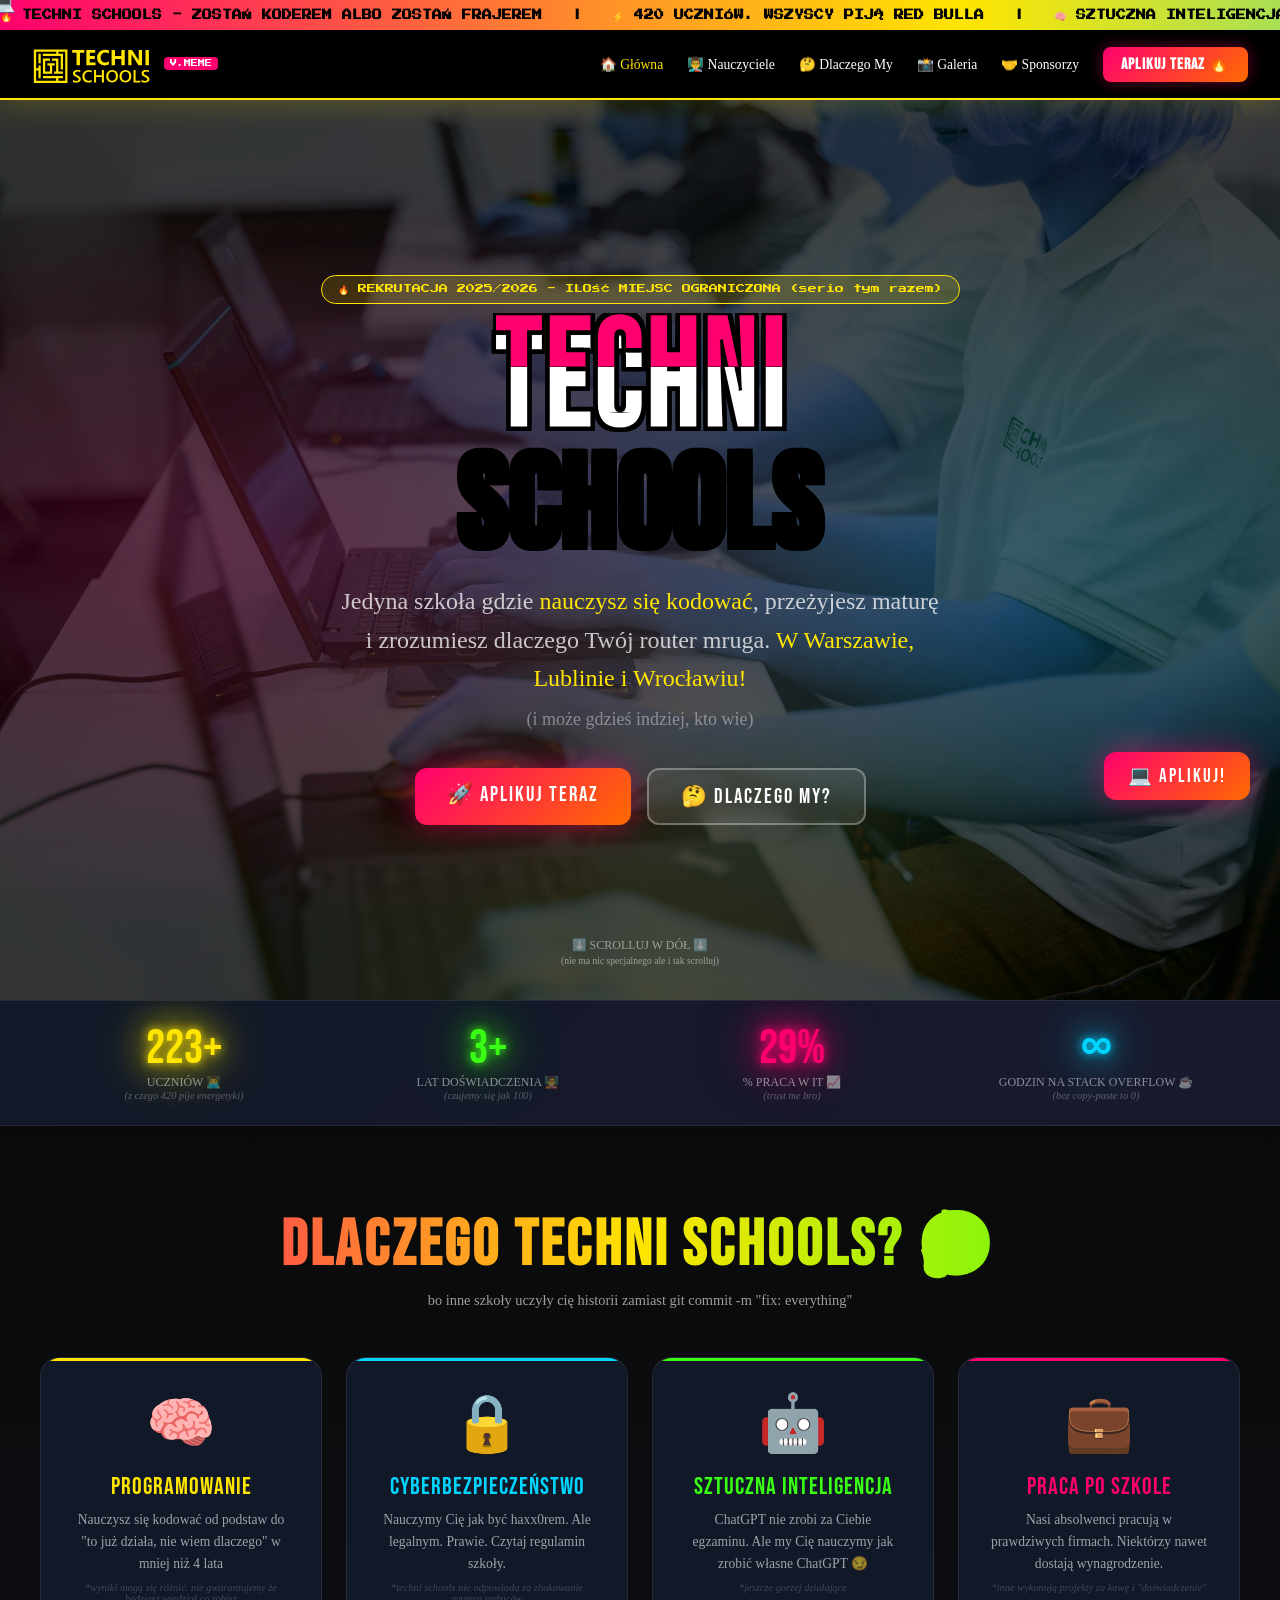
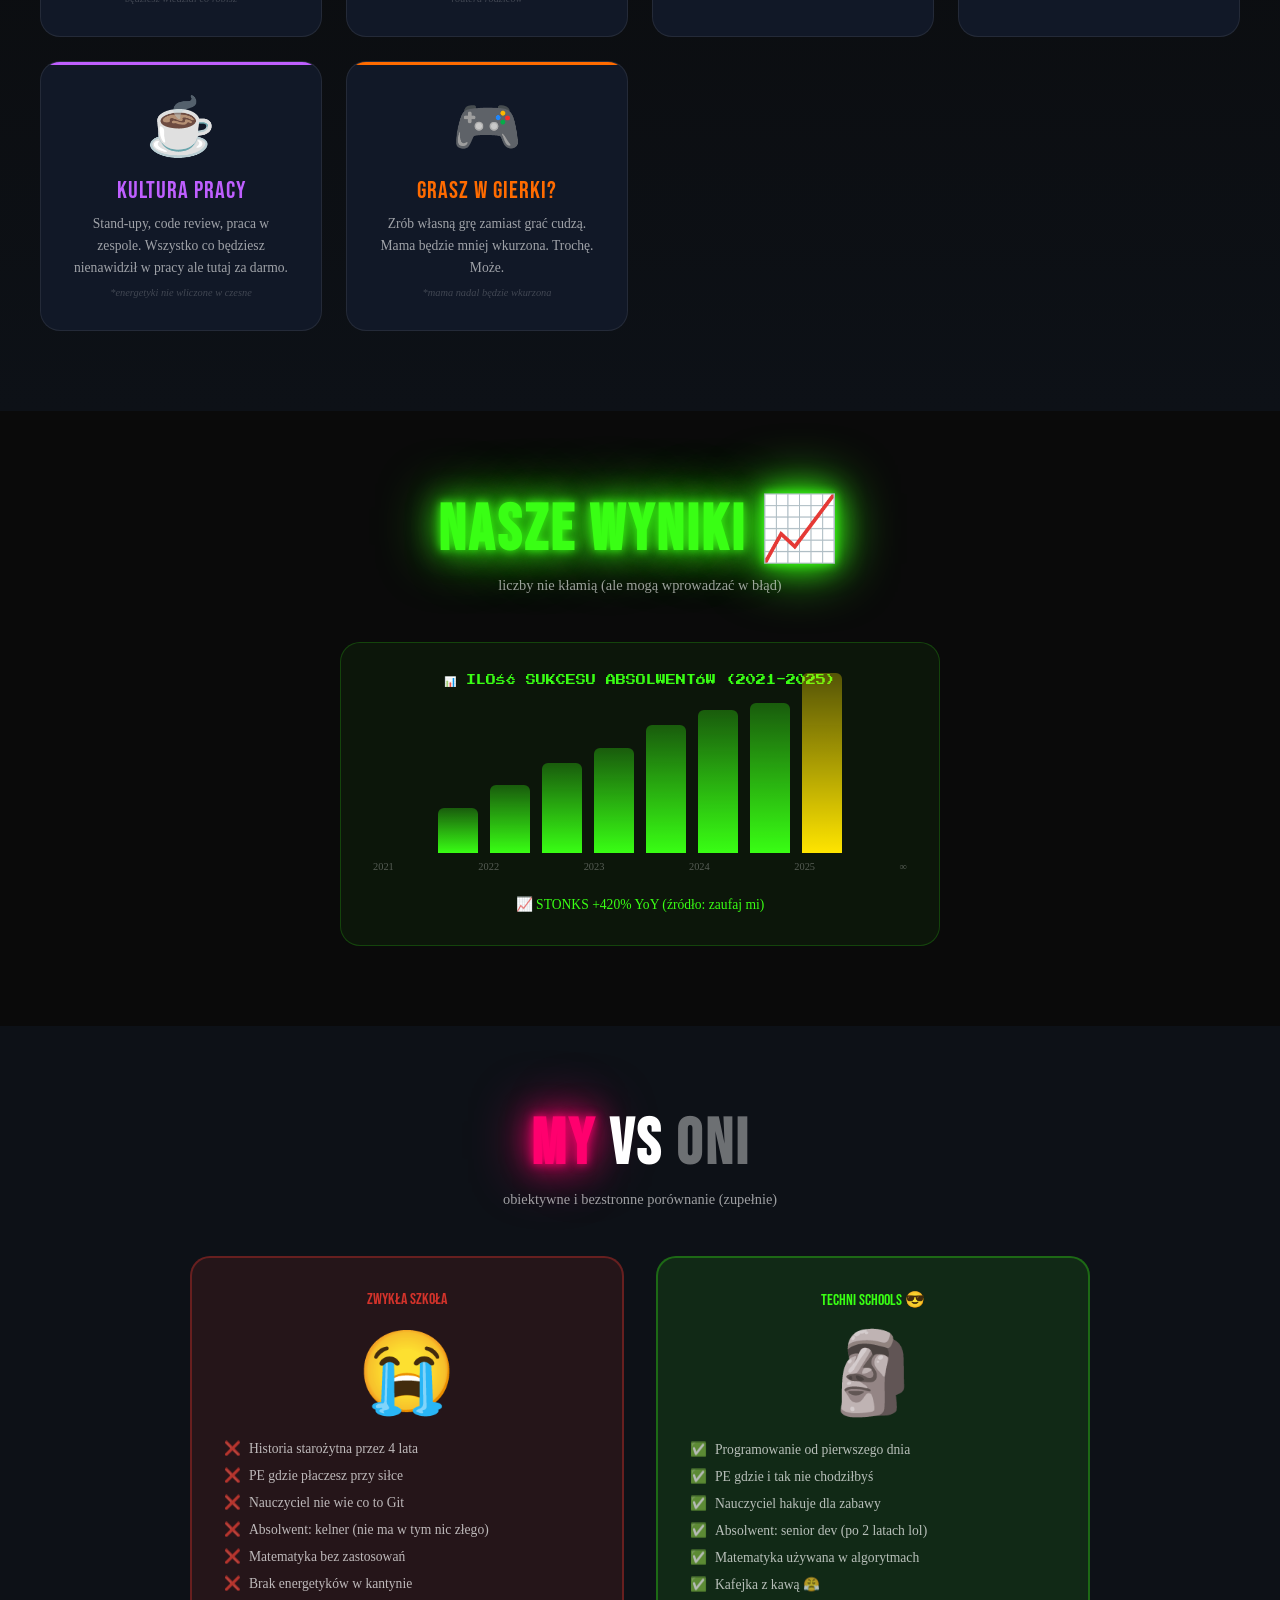
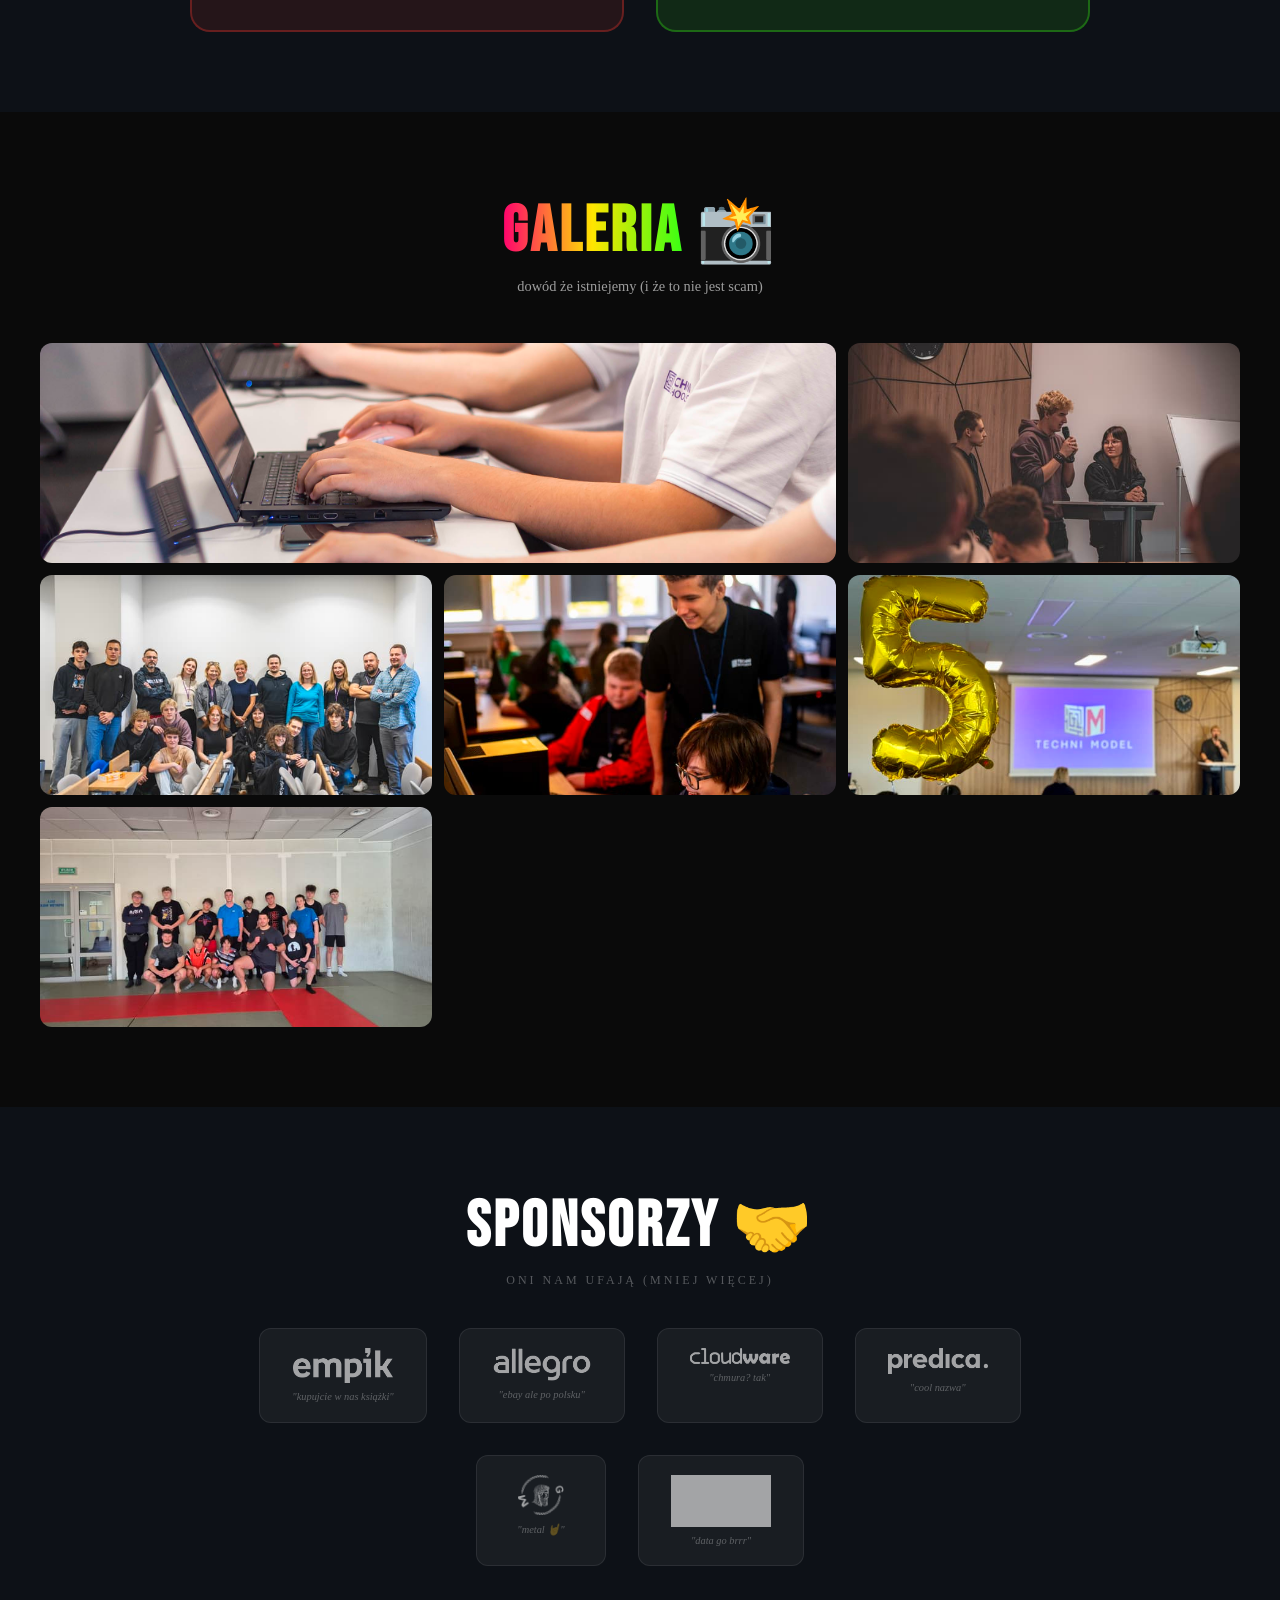
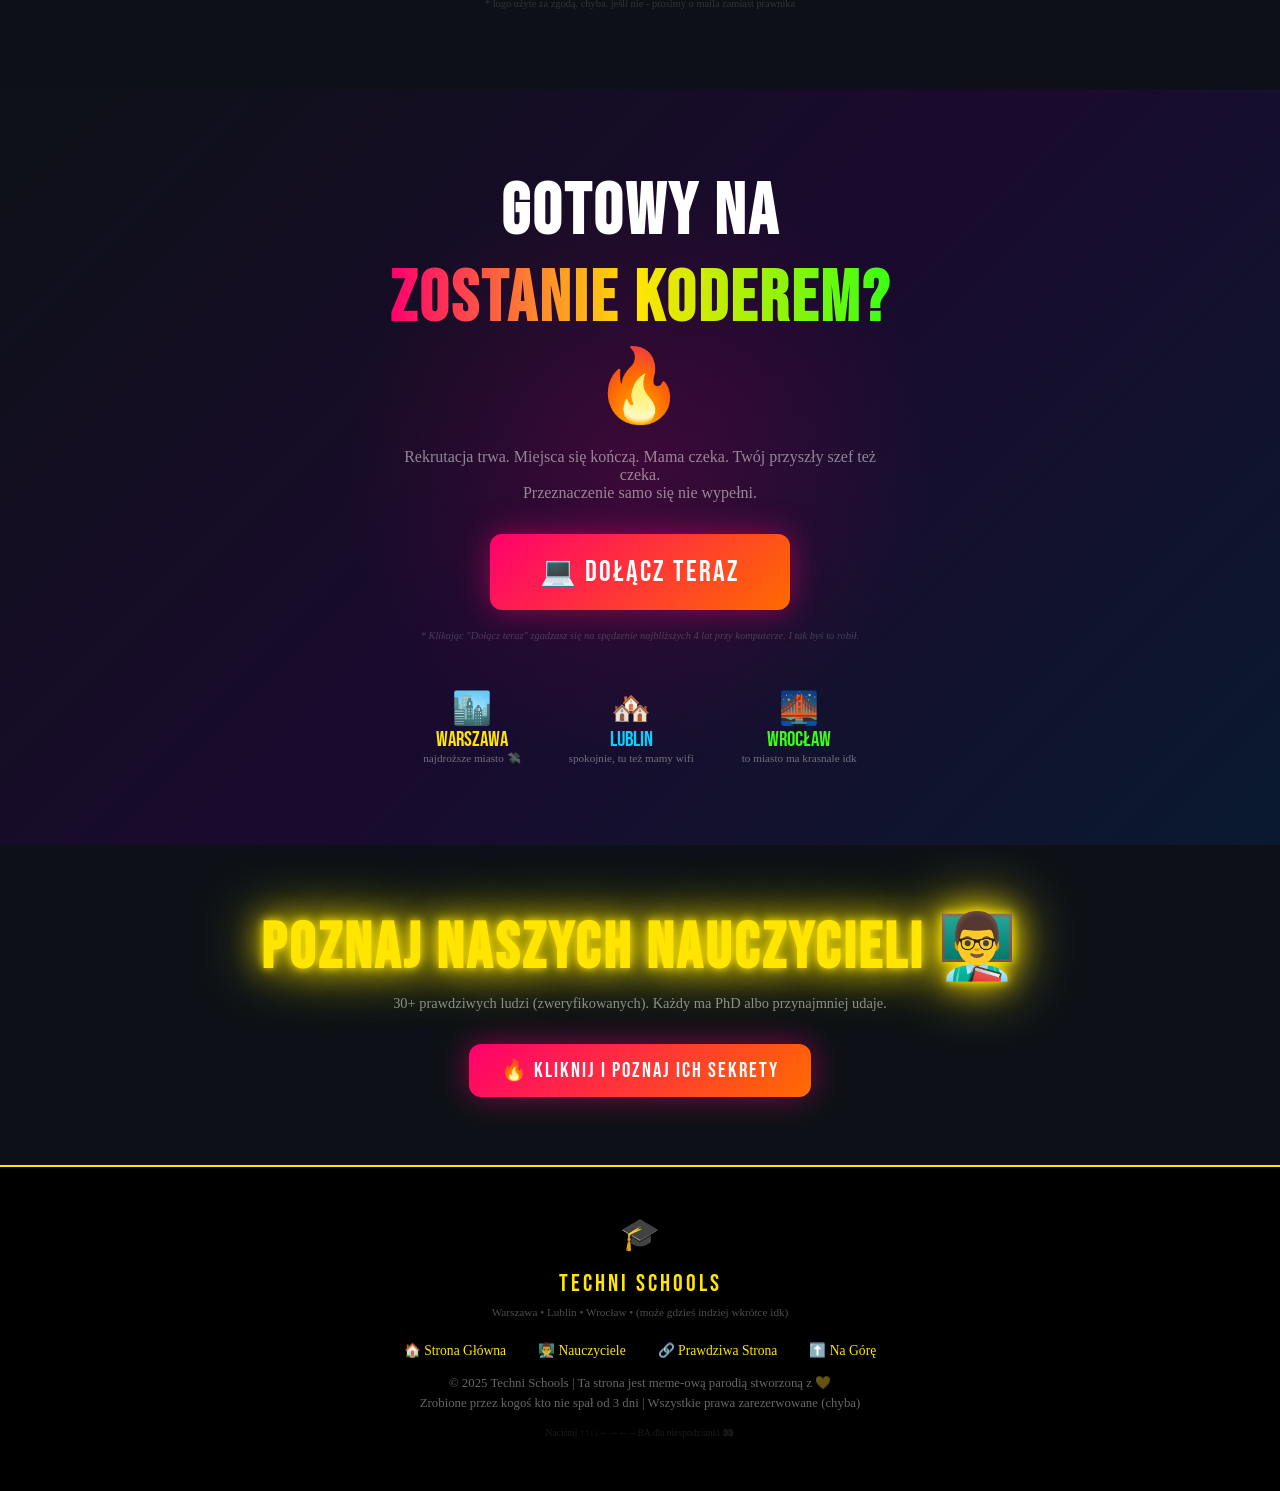
==== index.html @ c44e8200 "first commit" ====
<!DOCTYPE html>
<html lang="pl">
<head>
  <meta charset="UTF-8">
  <meta name="viewport" content="width=device-width, initial-scale=1.0">
  <title>Techni Schools 🔥 | Zostań Koderem (albo nie, idc)</title>
  <meta name="description" content="Techni Schools - jedyne technikum gdzie nauczyciele też się boją matury. Aplikuj teraz. Błagamy.">
  <link rel="stylesheet" href="meme.css">
  <style>
    /* ========== HERO ========== */
    .hero {
      min-height: 100vh;
      position: relative;
      display: flex;
      align-items: center;
      justify-content: center;
      overflow: hidden;
      padding: 0;
    }
    .hero-bg {
      position: absolute;
      inset: 0;
      background-image: url('./Technikum Programistyczne Warszawa Lublin Wrocław_files/Kopia-TechniSchools-146_uid_643e4b61487a2.jpg');
      background-size: cover;
      background-position: center;
      filter: brightness(0.25) saturate(1.5) hue-rotate(200deg);
      animation: heroBgPulse 8s ease-in-out infinite;
    }
    @keyframes heroBgPulse {
      0%, 100% { filter: brightness(0.25) saturate(1.5) hue-rotate(200deg); }
      50% { filter: brightness(0.3) saturate(2) hue-rotate(220deg); }
    }
    .hero-overlay {
      position: absolute;
      inset: 0;
      background: 
        radial-gradient(ellipse at 20% 50%, rgba(255,0,110,0.2) 0%, transparent 60%),
        radial-gradient(ellipse at 80% 50%, rgba(0,212,255,0.2) 0%, transparent 60%),
        radial-gradient(ellipse at 50% 100%, rgba(255,229,0,0.1) 0%, transparent 50%);
    }
    .hero-content {
      position: relative;
      z-index: 2;
      text-align: center;
      padding: 2rem;
      max-width: 1000px;
    }
    .hero-badge {
      display: inline-block;
      background: rgba(255,229,0,0.15);
      border: 1px solid var(--yellow);
      color: var(--yellow);
      font-family: 'Press Start 2P', cursive;
      font-size: 9px;
      padding: 8px 16px;
      border-radius: 100px;
      margin-bottom: 1.5rem;
      animation: badgeGlow 2s ease-in-out infinite;
    }
    @keyframes badgeGlow {
      0%, 100% { box-shadow: 0 0 10px rgba(255,229,0,0.3); }
      50% { box-shadow: 0 0 30px rgba(255,229,0,0.7); }
    }
    .hero-title {
      font-size: clamp(3.5rem, 12vw, 8rem);
      line-height: 0.9;
      margin-bottom: 1rem;
    }
    .hero-subtitle {
      font-size: clamp(1rem, 2.5vw, 1.5rem);
      color: rgba(255,255,255,0.75);
      max-width: 600px;
      margin: 0 auto 2rem;
      line-height: 1.6;
    }
    .hero-subtitle em {
      color: var(--yellow);
      font-style: normal;
    }
    .hero-buttons {
      display: flex;
      gap: 1rem;
      justify-content: center;
      flex-wrap: wrap;
    }
    .btn-meme {
      display: inline-block;
      padding: 14px 32px;
      border-radius: 12px;
      font-family: 'Bebas Neue', Impact, cursive;
      font-size: 1.3rem;
      letter-spacing: 2px;
      text-decoration: none;
      cursor: pointer;
      border: none;
      transition: all 0.3s;
      position: relative;
      overflow: hidden;
    }
    .btn-primary {
      background: linear-gradient(135deg, var(--pink), var(--orange));
      color: white;
      box-shadow: 0 0 30px rgba(255,0,110,0.5);
    }
    .btn-primary:hover {
      box-shadow: 0 0 60px rgba(255,0,110,0.8);
      transform: translateY(-3px) scale(1.05);
    }
    .btn-secondary {
      background: rgba(255,255,255,0.1);
      color: white;
      border: 2px solid rgba(255,255,255,0.3);
      backdrop-filter: blur(10px);
    }
    .btn-secondary:hover {
      background: rgba(255,255,255,0.2);
      border-color: var(--yellow);
      transform: translateY(-3px);
    }
    .hero-scroll-hint {
      position: absolute;
      bottom: 2rem;
      left: 50%;
      transform: translateX(-50%);
      z-index: 2;
      color: rgba(255,255,255,0.5);
      font-size: 0.75rem;
      text-align: center;
      animation: scrollHint 2s ease-in-out infinite;
    }
    @keyframes scrollHint {
      0%, 100% { transform: translateX(-50%) translateY(0); opacity: 0.5; }
      50% { transform: translateX(-50%) translateY(8px); opacity: 1; }
    }

    /* ========== LIVE STATS BAR ========== */
    .stats-bar {
      background: linear-gradient(135deg, #111827, #1a1a2e);
      border-top: 1px solid var(--border);
      border-bottom: 1px solid var(--border);
      padding: 1.5rem 2rem;
    }
    .stats-bar-inner {
      max-width: 1200px;
      margin: 0 auto;
      display: grid;
      grid-template-columns: repeat(4, 1fr);
      gap: 1rem;
      text-align: center;
    }
    .stat-item {}
    .stat-number {
      font-family: 'Bebas Neue', Impact, cursive;
      font-size: 3rem;
      line-height: 1;
      display: block;
    }
    .stat-label {
      font-size: 0.75rem;
      color: rgba(255,255,255,0.5);
      display: block;
      margin-top: 2px;
    }
    .stat-sub {
      font-size: 0.65rem;
      color: rgba(255,255,255,0.3);
      display: block;
      font-style: italic;
    }
    @media (max-width: 600px) {
      .stats-bar-inner { grid-template-columns: repeat(2, 1fr); }
    }

    /* ========== WHY US ========== */
    .why-us { background: linear-gradient(180deg, var(--dark) 0%, #0d1117 100%); }
    .why-grid {
      display: grid;
      grid-template-columns: repeat(auto-fit, minmax(260px, 1fr));
      gap: 1.5rem;
      max-width: 1200px;
      margin: 0 auto;
    }
    .why-card {
      background: var(--card);
      border: 1px solid var(--border);
      border-radius: 20px;
      padding: 2rem;
      text-align: center;
      position: relative;
      overflow: hidden;
      transition: all 0.4s;
    }
    .why-card::before {
      content: '';
      position: absolute;
      top: 0; left: 0; right: 0;
      height: 3px;
      background: var(--card-accent, var(--yellow));
    }
    .why-card:hover {
      transform: translateY(-10px) rotate(-1deg);
      border-color: var(--card-accent, var(--yellow));
      box-shadow: 0 20px 60px rgba(0,0,0,0.5);
    }
    .why-icon {
      font-size: 3.5rem;
      display: block;
      margin-bottom: 1rem;
      animation: iconFloat 3s ease-in-out infinite;
    }
    @keyframes iconFloat {
      0%, 100% { transform: translateY(0) rotate(0deg); }
      50% { transform: translateY(-8px) rotate(5deg); }
    }
    .why-title {
      font-family: 'Bebas Neue', Impact, cursive;
      font-size: 1.5rem;
      letter-spacing: 1px;
      margin-bottom: 0.5rem;
      color: var(--card-accent, var(--yellow));
    }
    .why-desc {
      font-size: 0.85rem;
      color: rgba(255,255,255,0.6);
      line-height: 1.6;
    }
    .why-fine-print {
      font-size: 0.65rem;
      color: rgba(255,255,255,0.2);
      margin-top: 0.5rem;
      font-style: italic;
    }

    /* ========== COMPARISON SECTION ========== */
    .comparison { background: #0d1117; }
    .comparison-grid {
      display: grid;
      grid-template-columns: 1fr 1fr;
      gap: 2rem;
      max-width: 900px;
      margin: 0 auto;
    }
    @media (max-width: 600px) { .comparison-grid { grid-template-columns: 1fr; } }
    .comp-card {
      border-radius: 20px;
      padding: 2rem;
      text-align: center;
    }
    .comp-card.bad {
      background: rgba(255,59,48,0.1);
      border: 2px solid rgba(255,59,48,0.3);
    }
    .comp-card.good {
      background: rgba(57,255,20,0.1);
      border: 2px solid rgba(57,255,20,0.3);
      animation: goodCardPulse 2s ease-in-out infinite;
    }
    @keyframes goodCardPulse {
      0%, 100% { box-shadow: 0 0 20px rgba(57,255,20,0.2); }
      50% { box-shadow: 0 0 50px rgba(57,255,20,0.4); }
    }
    .comp-face {
      font-size: 5rem;
      display: block;
      margin: 1rem 0;
    }
    .comp-label {
      font-family: 'Bebas Neue', cursive;
      font-size: 1.8rem;
      letter-spacing: 2px;
    }
    .comp-list {
      list-style: none;
      margin-top: 1rem;
      text-align: left;
      font-size: 0.85rem;
    }
    .comp-list li {
      padding: 5px 0;
      color: rgba(255,255,255,0.7);
    }
    .comp-list li::before { margin-right: 8px; }
    .bad .comp-list li::before { content: '❌'; }
    .good .comp-list li::before { content: '✅'; }

    /* ========== GALLERY ========== */
    .gallery-section { background: var(--dark); }
    .gallery-grid {
      display: grid;
      grid-template-columns: repeat(3, 1fr);
      grid-auto-rows: 220px;
      gap: 12px;
      max-width: 1200px;
      margin: 0 auto;
    }
    @media (max-width: 768px) {
      .gallery-grid { grid-template-columns: repeat(2, 1fr); grid-auto-rows: 160px; }
    }
    .gallery-item {
      position: relative;
      border-radius: 12px;
      overflow: hidden;
      cursor: pointer;
    }
    .gallery-item:nth-child(1) { grid-column: span 2; }
    .gallery-item img {
      width: 100%;
      height: 100%;
      object-fit: cover;
      transition: all 0.5s;
      filter: saturate(1.2);
    }
    .gallery-item:hover img {
      transform: scale(1.1);
      filter: saturate(2) brightness(1.1);
    }
    .gallery-item-overlay {
      position: absolute;
      inset: 0;
      background: linear-gradient(to top, rgba(0,0,0,0.85) 0%, transparent 60%);
      display: flex;
      align-items: flex-end;
      padding: 1rem;
      opacity: 0;
      transition: opacity 0.3s;
    }
    .gallery-item:hover .gallery-item-overlay { opacity: 1; }
    .gallery-caption {
      font-family: 'Bebas Neue', cursive;
      font-size: 1.2rem;
      color: var(--yellow);
      letter-spacing: 1px;
    }
    .gallery-caption small {
      display: block;
      font-family: 'Comic Sans MS', cursive;
      font-size: 0.7rem;
      color: rgba(255,255,255,0.7);
      letter-spacing: normal;
    }

    /* ========== PARTNERS ========== */
    .partners-section { background: #0d1117; }
    .partners-label {
      text-align: center;
      color: rgba(255,255,255,0.3);
      font-size: 0.75rem;
      text-transform: uppercase;
      letter-spacing: 3px;
      margin-bottom: 2.5rem;
    }
    .partners-grid {
      display: flex;
      flex-wrap: wrap;
      justify-content: center;
      gap: 2rem;
      max-width: 900px;
      margin: 0 auto;
    }
    .partner-item {
      background: rgba(255,255,255,0.05);
      border: 1px solid var(--border);
      border-radius: 12px;
      padding: 1.2rem 2rem;
      display: flex;
      flex-direction: column;
      align-items: center;
      gap: 8px;
      transition: all 0.3s;
      min-width: 130px;
    }
    .partner-item:hover {
      background: rgba(255,229,0,0.08);
      border-color: var(--yellow);
      transform: translateY(-5px) rotate(-2deg);
    }
    .partner-item img {
      max-width: 100px;
      max-height: 40px;
      object-fit: contain;
      filter: brightness(0) invert(1);
      opacity: 0.6;
      transition: opacity 0.3s;
    }
    .partner-item:hover img { opacity: 1; }
    .partner-meme-tag {
      font-size: 0.65rem;
      color: rgba(255,255,255,0.3);
      font-style: italic;
      text-align: center;
    }

    /* ========== CTA SECTION ========== */
    .cta-section {
      background: linear-gradient(135deg, #0d1117 0%, #1a0a2e 50%, #0a1a2e 100%);
      text-align: center;
      position: relative;
      overflow: hidden;
    }
    .cta-section::before {
      content: '';
      position: absolute;
      top: 50%; left: 50%;
      transform: translate(-50%, -50%);
      width: 600px; height: 600px;
      background: radial-gradient(circle, rgba(255,0,110,0.15) 0%, transparent 70%);
      pointer-events: none;
    }
    .cta-title {
      font-size: clamp(2rem, 6vw, 4.5rem);
      position: relative;
    }
    .cta-sub {
      font-size: 1rem;
      color: rgba(255,255,255,0.5);
      margin: 1rem 0 2rem;
      max-width: 500px;
      margin-left: auto;
      margin-right: auto;
    }
    .cta-fine {
      font-size: 0.65rem;
      color: rgba(255,255,255,0.2);
      margin-top: 1rem;
      font-style: italic;
    }
    .btn-escape {
      position: fixed;
      bottom: 100px;
      right: 30px;
      z-index: 5000;
      background: linear-gradient(135deg, var(--pink), var(--orange));
      color: white;
      padding: 12px 24px;
      border-radius: 12px;
      font-family: 'Bebas Neue', cursive;
      font-size: 1.2rem;
      letter-spacing: 2px;
      cursor: pointer;
      border: none;
      box-shadow: 0 0 30px rgba(255,0,110,0.5);
      transition: all 0.1s;
      text-decoration: none;
      display: block;
    }

    /* ========== STONKS SECTION ========== */
    .stonks-section {
      background: var(--dark);
      text-align: center;
    }
    .stonks-img {
      font-size: 5rem;
      display: block;
      margin-bottom: 1rem;
    }
    .stonks-chart {
      max-width: 600px;
      margin: 0 auto;
      padding: 2rem;
      background: rgba(57,255,20,0.05);
      border: 1px solid rgba(57,255,20,0.2);
      border-radius: 20px;
    }
    .chart-bars {
      display: flex;
      align-items: flex-end;
      gap: 12px;
      height: 150px;
      justify-content: center;
    }
    .chart-bar {
      background: linear-gradient(to top, var(--green), rgba(57,255,20,0.3));
      border-radius: 6px 6px 0 0;
      width: 40px;
      animation: barGrow 1s ease-out forwards;
      transform-origin: bottom;
    }
    @keyframes barGrow {
      from { transform: scaleY(0); }
      to { transform: scaleY(1); }
    }
    .chart-bar:nth-child(1) { height: 30%; animation-delay: 0.1s; }
    .chart-bar:nth-child(2) { height: 45%; animation-delay: 0.2s; }
    .chart-bar:nth-child(3) { height: 60%; animation-delay: 0.3s; }
    .chart-bar:nth-child(4) { height: 70%; animation-delay: 0.4s; }
    .chart-bar:nth-child(5) { height: 85%; animation-delay: 0.5s; }
    .chart-bar:nth-child(6) { height: 95%; animation-delay: 0.6s; }
    .chart-bar:nth-child(7) { height: 100%; animation-delay: 0.7s; }
    .chart-bar.going-up {
      background: linear-gradient(to top, var(--yellow), rgba(255,229,0,0.3));
      animation-delay: 0.8s;
      height: 120%;
    }
  </style>
</head>
<body>

<!-- CUSTOM CURSOR -->
<div class="custom-cursor" id="cursor">💻</div>

<!-- MEME TICKER -->
<div class="ticker-wrap" role="marquee" aria-label="Live updates">
  <div class="ticker-content">
    🔥 TECHNI SCHOOLS - ZOSTAŃ KODEREM ALBO ZOSTAŃ FRAJEREM &nbsp;&nbsp;|&nbsp;&nbsp;
    ⚡ 420 UCZNIÓW. WSZYSCY PIJĄ RED BULLA &nbsp;&nbsp;|&nbsp;&nbsp;
    🧠 SZTUCZNA INTELIGENCJA UCZY SIĘ OD NASZYCH UCZNIÓW &nbsp;&nbsp;|&nbsp;&nbsp;
    💀 MATEMATYKA: PRZEŻYJESZ (MOŻE) &nbsp;&nbsp;|&nbsp;&nbsp;
    🚀 PRACA W IT PO SZKOLE. TRUST ME BRO &nbsp;&nbsp;|&nbsp;&nbsp;
    😤 WARSZAWA • LUBLIN • WROCŁAW &nbsp;&nbsp;|&nbsp;&nbsp;
    🎮 GRY TO BADANIE RYNKU. MAMA JUŻ NIE MOŻE NARZEKAĆ &nbsp;&nbsp;|&nbsp;&nbsp;
    💻 PRINT("HELLO WORLD") ZMIENIŁ MOJE ŻYCIE &nbsp;&nbsp;|&nbsp;&nbsp;
    🔒 CYBERBEZPIECZEŃSTWO: ZAMKNIJ TEN INCOGNITO &nbsp;&nbsp;|&nbsp;&nbsp;
    📚 REKRUTACJA TRWA. BŁAGAMY. &nbsp;&nbsp;|&nbsp;&nbsp;
    🔥 TECHNI SCHOOLS - ZOSTAŃ KODEREM ALBO ZOSTAŃ FRAJEREM &nbsp;&nbsp;|&nbsp;&nbsp;
    ⚡ 420 UCZNIÓW. WSZYSCY PIJĄ RED BULLA &nbsp;&nbsp;|&nbsp;&nbsp;
    🧠 SZTUCZNA INTELIGENCJA UCZY SIĘ OD NASZYCH UCZNIÓW &nbsp;&nbsp;|&nbsp;&nbsp;
    💀 MATEMATYKA: PRZEŻYJESZ (MOŻE) &nbsp;&nbsp;|&nbsp;&nbsp;
    🚀 PRACA W IT PO SZKOLE. TRUST ME BRO &nbsp;&nbsp;|&nbsp;&nbsp;
  </div>
</div>

<!-- NAVBAR -->
<nav class="meme-nav">
  <a href="index.html" class="nav-logo" aria-label="Strona główna">
    <svg data-name="ts_logo" xmlns="http://www.w3.org/2000/svg" viewBox="0 0 857.03 304.17">
      <path d="M13.14 46v239h240V46Zm224 223h-49v-17h33v-16H78v16h94.14v17h-143v-73h17v56h16v-91h-16v19h-17V62h144v15h-96v16h128v96h16V77h-32V62h48Z"></path>
      <path d="M162 145v16h-18.14v59H78.14V110H128v16H94.14v78h33.72v-43H110v-16h52z"></path>
      <path d="M221 204v16h-63v-16h14.14v-78h-29.26v-16H188v12h.14v82H221zM46.14 77h16v68h-16zM373.64 69.34h-31.08v89h-24.62v-89H287v-20h86.63ZM453.66 158.33h-65.35v-109h62.85v20h-38.3v24.25h35.64v19.91h-35.64v24.93h40.8ZM549.26 154.46q-11.93 5.78-31.15 5.77-25.08 0-39.44-14.74T464.3 106.2q0-26.15 16.15-42.41t41.91-16.26q16 0 26.9 4v23.66a47.7 47.7 0 0 0-24.92-6.53q-15.36 0-24.78 9.65t-9.42 26.14q0 15.81 8.89 25.19T523 139a51 51 0 0 0 26.29-7ZM662.57 158.33H638V114h-45.19v44.38h-24.55v-109h24.55v43.44H638V49.36h24.62ZM785.53 158.33h-24.78l-44.91-68.47a99.83 99.83 0 0 1-5.47-9h-.3q.6 5.78.61 17.63v59.88H687.5v-109h26.44l43.24 66.34q3 4.48 5.47 8.89h.35a115.42 115.42 0 0 1-.61-15V49.36h23.18ZM835 158.33h-24.55v-109H835ZM292.63 277.93v-15a23.43 23.43 0 0 0 4.81 3.32 38 38 0 0 0 5.92 2.48 46.18 46.18 0 0 0 6.26 1.56 33.09 33.09 0 0 0 5.76.56q9.21 0 13.71-3.07a10.09 10.09 0 0 0 4.51-8.89 9.7 9.7 0 0 0-1.5-5.43 15.7 15.7 0 0 0-4.21-4.2 43.51 43.51 0 0 0-6.34-3.65c-2.44-1.17-5-2.39-7.82-3.65q-4.49-2.4-8.35-4.85a35.52 35.52 0 0 1-6.71-5.43 22.66 22.66 0 0 1-4.48-6.71 22 22 0 0 1-1.62-8.77 20.28 20.28 0 0 1 2.79-10.77 23.54 23.54 0 0 1 7.36-7.54 33.51 33.51 0 0 1 10.39-4.42A49.44 49.44 0 0 1 325 192q13.8 0 20.12 3.13v14.41q-7.49-5.4-19.26-5.4a34.42 34.42 0 0 0-6.47.62 19.3 19.3 0 0 0-5.77 2 12.64 12.64 0 0 0-4.14 3.62 8.89 8.89 0 0 0-1.59 5.34 10.07 10.07 0 0 0 1.23 5.09 13 13 0 0 0 3.58 3.92 37.06 37.06 0 0 0 5.77 3.47q3.4 1.68 7.88 3.65 4.61 2.38 8.68 5a41.44 41.44 0 0 1 7.18 5.82 25.58 25.58 0 0 1 4.9 7.09 20.75 20.75 0 0 1 1.81 8.86 20.81 20.81 0 0 1-10 18.77 32.54 32.54 0 0 1-10.52 4.17 59.28 59.28 0 0 1-12.58 1.29 52.3 52.3 0 0 1-5.43-.34q-3.21-.33-6.59-1a62 62 0 0 1-6.38-1.56 20.22 20.22 0 0 1-4.79-2.02ZM426.4 277.75q-9.94 5.14-24.72 5.15-19.14 0-30.67-12.08t-11.53-31.71q0-21.11 13-34.11t32.79-13q12.75 0 21.16 3.62v14.47a37.82 37.82 0 0 0-19.63-5.27q-14.29 0-23.15 9.14t-8.87 24.41q0 14.53 8.28 23.15t21.78 8.62q12.45 0 21.59-5.89ZM513.74 281.43h-14.66v-38.15h-41.4v38.15h-14.6v-88h14.6v37h41.4v-37h14.66ZM571.7 282.9q-19 0-30.45-12.33t-11.44-32.08q0-21.23 11.65-33.85T573.11 192q18.52 0 29.84 12.27t11.32 32.08q0 21.53-11.59 34T571.7 282.9Zm.68-78.08a24.44 24.44 0 0 0-19.66 9q-7.58 9-7.58 23.73t7.36 23.62a23.74 23.74 0 0 0 19.26 8.95q12.65 0 19.94-8.52t7.3-23.86q0-15.76-7.09-24.35t-19.53-8.57ZM666.65 282.9q-19 0-30.45-12.33t-11.44-32.08q0-21.23 11.65-33.85T668.06 192q18.53 0 29.84 12.27t11.31 32.08q0 21.53-11.59 34t-30.97 12.55Zm.67-78.08a24.46 24.46 0 0 0-19.66 9q-7.57 9-7.57 23.73t7.36 23.62a23.74 23.74 0 0 0 19.26 8.95q12.63 0 19.93-8.52t7.3-23.86q0-15.76-7.08-24.35t-19.54-8.57ZM774.05 281.43h-48.7v-88h14.59v75.67h34.11ZM782.69 277.93v-15a23.51 23.51 0 0 0 4.82 3.32 37.63 37.63 0 0 0 5.92 2.48 46 46 0 0 0 6.25 1.56 33.29 33.29 0 0 0 5.77.56q9.19 0 13.71-3.07a10.11 10.11 0 0 0 4.51-8.89 9.71 9.71 0 0 0-1.51-5.43 15.51 15.51 0 0 0-4.2-4.2 43.13 43.13 0 0 0-6.35-3.65q-3.65-1.76-7.82-3.65-4.47-2.4-8.34-4.85a35.52 35.52 0 0 1-6.71-5.43 22.47 22.47 0 0 1-4.48-6.71 21.79 21.79 0 0 1-1.63-8.77 20.28 20.28 0 0 1 2.79-10.77 23.65 23.65 0 0 1 7.36-7.54 33.67 33.67 0 0 1 10.4-4.42 49.38 49.38 0 0 1 11.9-1.44q13.8 0 20.12 3.13v14.41q-7.49-5.4-19.26-5.4a34.34 34.34 0 0 0-6.47.62 19.3 19.3 0 0 0-5.77 2 12.44 12.44 0 0 0-4.14 3.62 8.89 8.89 0 0 0-1.59 5.34 10.17 10.17 0 0 0 1.22 5.09 13.15 13.15 0 0 0 3.59 3.92 36.59 36.59 0 0 0 5.77 3.47c2.27 1.12 4.89 2.34 7.88 3.65q4.61 2.38 8.68 5a41 41 0 0 1 7.17 5.82 25.62 25.62 0 0 1 4.91 7.09 20.75 20.75 0 0 1 1.81 8.86 20.79 20.79 0 0 1-10 18.77 32.36 32.36 0 0 1-10.52 4.17 59.12 59.12 0 0 1-12.57 1.29 52.3 52.3 0 0 1-5.43-.34q-3.21-.33-6.59-1a61.4 61.4 0 0 1-6.38-1.56 20.5 20.5 0 0 1-4.82-2.05Z"></path>
    </svg>
    <span class="nav-logo-badge">V.MEME</span>
  </a>
  <ul class="nav-links">
    <li><a href="index.html" class="active">🏠 Główna</a></li>
    <li><a href="teachers.html">👨‍🏫 Nauczyciele</a></li>
    <li><a href="#why-us">🤔 Dlaczego My</a></li>
    <li><a href="#gallery">📸 Galeria</a></li>
    <li><a href="#partners">🤝 Sponsorzy</a></li>
    <li><a href="teachers.html" class="nav-cta">APLIKUJ TERAZ 🔥</a></li>
  </ul>
</nav>

<!-- HERO -->
<section class="hero" id="hero">
  <div class="hero-bg"></div>
  <div class="hero-overlay"></div>
  <div class="hero-content">
    <div class="hero-badge">🔥 REKRUTACJA 2025/2026 - ILOŚĆ MIEJSC OGRANICZONA (serio tym razem)</div>
    <h1 class="hero-title">
      <span class="impact-outlined glitch" data-text="TECHNI">TECHNI</span><br>
      <span class="impact-outlined rainbow">SCHOOLS</span>
    </h1>
    <p class="hero-subtitle">
      Jedyna szkoła gdzie <em>nauczysz się kodować</em>, przeżyjesz maturę<br>
      i zrozumiesz dlaczego Twój router mruga. <em>W Warszawie, Lublinie i Wrocławiu!</em><br>
      <span style="font-size:0.75em; color:rgba(255,255,255,0.4);">(i może gdzieś indziej, kto wie)</span>
    </p>
    <div class="hero-buttons">
      <a href="teachers.html" class="btn-meme btn-primary" id="apply-btn">
        🚀 APLIKUJ TERAZ
      </a>
      <a href="#why-us" class="btn-meme btn-secondary">
        🤔 DLACZEGO MY?
      </a>
    </div>
  </div>
  <div class="hero-scroll-hint">
    ⬇️ SCROLLUJ W DÓŁ ⬇️<br>
    <span style="font-size:0.6rem;">(nie ma nic specjalnego ale i tak scrolluj)</span>
  </div>
</section>

<!-- STATS BAR -->
<div class="stats-bar" id="stats">
  <div class="stats-bar-inner">
    <div class="stat-item">
      <span class="stat-number glow-yellow" id="counter-students">0</span>
      <span class="stat-label">UCZNIÓW 👨‍💻</span>
      <span class="stat-sub">(z czego 420 pije energetyki)</span>
    </div>
    <div class="stat-item">
      <span class="stat-number glow-green" id="counter-years">0</span>
      <span class="stat-label">LAT DOŚWIADCZENIA 🧑‍🏫</span>
      <span class="stat-sub">(czujemy się jak 100)</span>
    </div>
    <div class="stat-item">
      <span class="stat-number glow-pink" id="counter-jobs">0</span>
      <span class="stat-label">% PRACA W IT 📈</span>
      <span class="stat-sub">(trust me bro)</span>
    </div>
    <div class="stat-item">
      <span class="stat-number glow-blue">∞</span>
      <span class="stat-label">GODZIN NA STACK OVERFLOW ☕</span>
      <span class="stat-sub">(bez copy-paste to 0)</span>
    </div>
  </div>
</div>

<!-- WHY US -->
<section class="why-us" id="why-us">
  <div class="container">
    <h2 class="section-title rainbow">DLACZEGO TECHNI SCHOOLS? 🤔</h2>
    <p class="section-subtitle">bo inne szkoły uczyły cię historii zamiast git commit -m "fix: everything"</p>
    <div class="why-grid">
      <div class="why-card" style="--card-accent: var(--yellow);">
        <span class="why-icon">🧠</span>
        <div class="why-title">PROGRAMOWANIE</div>
        <p class="why-desc">Nauczysz się kodować od podstaw do "to już działa, nie wiem dlaczego" w mniej niż 4 lata</p>
        <p class="why-fine-print">*wyniki mogą się różnić. nie gwarantujemy że będziesz wiedział co robisz</p>
      </div>
      <div class="why-card" style="--card-accent: var(--blue);">
        <span class="why-icon">🔒</span>
        <div class="why-title">CYBERBEZPIECZEŃSTWO</div>
        <p class="why-desc">Nauczymy Cię jak być haxx0rem. Ale legalnym. Prawie. Czytaj regulamin szkoły.</p>
        <p class="why-fine-print">*techni schools nie odpowiada za zhakowanie routera rodziców</p>
      </div>
      <div class="why-card" style="--card-accent: var(--green);">
        <span class="why-icon">🤖</span>
        <div class="why-title">SZTUCZNA INTELIGENCJA</div>
        <p class="why-desc">ChatGPT nie zrobi za Ciebie egzaminu. Ale my Cię nauczymy jak zrobić własne ChatGPT 😏</p>
        <p class="why-fine-print">*jeszcze gorzej działające</p>
      </div>
      <div class="why-card" style="--card-accent: var(--pink);">
        <span class="why-icon">💼</span>
        <div class="why-title">PRACA PO SZKOLE</div>
        <p class="why-desc">Nasi absolwenci pracują w prawdziwych firmach. Niektórzy nawet dostają wynagrodzenie.</p>
        <p class="why-fine-print">*inne wykonują projekty za kawę i "doświadczenie"</p>
      </div>
      <div class="why-card" style="--card-accent: var(--purple);">
        <span class="why-icon">☕</span>
        <div class="why-title">KULTURA PRACY</div>
        <p class="why-desc">Stand-upy, code review, praca w zespole. Wszystko co będziesz nienawidził w pracy ale tutaj za darmo.</p>
        <p class="why-fine-print">*energetyki nie wliczone w czesne</p>
      </div>
      <div class="why-card" style="--card-accent: var(--orange);">
        <span class="why-icon">🎮</span>
        <div class="why-title">GRASZ W GIERKI?</div>
        <p class="why-desc">Zrób własną grę zamiast grać cudzą. Mama będzie mniej wkurzona. Trochę. Może.</p>
        <p class="why-fine-print">*mama nadal będzie wkurzona</p>
      </div>
    </div>
  </div>
</section>

<!-- STONKS -->
<section class="stonks-section">
  <div class="container">
    <h2 class="section-title glow-green">NASZE WYNIKI 📈</h2>
    <p class="section-subtitle">liczby nie kłamią (ale mogą wprowadzać w błąd)</p>
    <div class="stonks-chart">
      <div style="font-family:'Press Start 2P',cursive; font-size:10px; color:var(--green); margin-bottom:1rem;">
        📊 ILOŚĆ SUKCESU ABSOLWENTÓW (2021-2025)
      </div>
      <div class="chart-bars">
        <div class="chart-bar"></div>
        <div class="chart-bar"></div>
        <div class="chart-bar"></div>
        <div class="chart-bar"></div>
        <div class="chart-bar"></div>
        <div class="chart-bar"></div>
        <div class="chart-bar"></div>
        <div class="chart-bar going-up"></div>
      </div>
      <div style="display:flex; justify-content:space-between; margin-top:8px; font-size:0.65rem; color:rgba(255,255,255,0.3);">
        <span>2021</span><span>2022</span><span>2023</span><span>2024</span><span>2025</span><span>∞</span>
      </div>
      <div style="margin-top:1.5rem; font-size:0.85rem; color:var(--green);">
        📈 STONKS +420% YoY (źródło: zaufaj mi)
      </div>
    </div>
  </div>
</section>

<!-- COMPARISON -->
<section class="comparison" id="comparison">
  <div class="container">
    <h2 class="section-title"><span class="glow-pink">MY</span> VS <span style="color:rgba(255,255,255,0.4);">ONI</span></h2>
    <p class="section-subtitle">obiektywne i bezstronne porównanie (zupełnie)</p>
    <div class="comparison-grid">
      <div class="comp-card bad">
        <span style="font-family:'Bebas Neue',cursive; font-size:1rem; color:rgba(255,59,48,0.8);">ZWYKŁA SZKOŁA</span>
        <span class="comp-face">😭</span>
        <ul class="comp-list">
          <li>Historia starożytna przez 4 lata</li>
          <li>PE gdzie płaczesz przy siłce</li>
          <li>Nauczyciel nie wie co to Git</li>
          <li>Absolwent: kelner (nie ma w tym nic złego)</li>
          <li>Matematyka bez zastosowań</li>
          <li>Brak energetyków w kantynie</li>
        </ul>
      </div>
      <div class="comp-card good">
        <span style="font-family:'Bebas Neue',cursive; font-size:1rem; color:var(--green);">TECHNI SCHOOLS 😎</span>
        <span class="comp-face">🗿</span>
        <ul class="comp-list">
          <li>Programowanie od pierwszego dnia</li>
          <li>PE gdzie i tak nie chodziłbyś</li>
          <li>Nauczyciel hakuje dla zabawy</li>
          <li>Absolwent: senior dev (po 2 latach lol)</li>
          <li>Matematyka używana w algorytmach</li>
          <li>Kafejka z kawą 😤</li>
        </ul>
      </div>
    </div>
  </div>
</section>

<!-- GALLERY -->
<section class="gallery-section" id="gallery">
  <div class="container">
    <h2 class="section-title"><span class="rainbow">GALERIA</span> 📸</h2>
    <p class="section-subtitle">dowód że istniejemy (i że to nie jest scam)</p>
    <div class="gallery-grid">
      <div class="gallery-item">
        <img src="./Technikum Programistyczne Warszawa Lublin Wrocław_files/Kopia-TechniSchools-146_uid_643e4b61487a2.jpg" alt="Techni Schools główne zdjęcie" loading="lazy">
        <div class="gallery-item-overlay">
          <div class="gallery-caption">TO MY 😎
            <small>wyglądamy poważnie. nie jesteśmy.</small>
          </div>
        </div>
      </div>
      <div class="gallery-item">
        <img src="./Technikum Programistyczne Warszawa Lublin Wrocław_files/DSC04363_uid_672b749857fc9.jpg" alt="Wydarzenie" loading="lazy">
        <div class="gallery-item-overlay">
          <div class="gallery-caption">KONFERENCJA
            <small>wszyscy udają że rozumieją</small>
          </div>
        </div>
      </div>
      <div class="gallery-item">
        <img src="./Technikum Programistyczne Warszawa Lublin Wrocław_files/DSC04382_uid_672b7498a2258.jpg" alt="Uczniowie" loading="lazy">
        <div class="gallery-item-overlay">
          <div class="gallery-caption">UCZNIOWIE
            <small>zamiast scrollować TikTok scrollują kod</small>
          </div>
        </div>
      </div>
      <div class="gallery-item">
        <img src="./Technikum Programistyczne Warszawa Lublin Wrocław_files/DSC_8847_uid_672b74eed485d.jpg" alt="Szkoła" loading="lazy">
        <div class="gallery-item-overlay">
          <div class="gallery-caption">ZAJĘCIA
            <small>nikt nie śpi (kłamstwo)</small>
          </div>
        </div>
      </div>
      <div class="gallery-item">
        <img src="./Technikum Programistyczne Warszawa Lublin Wrocław_files/IMG_1675_uid_672b74868f197.jpg" alt="Event" loading="lazy">
        <div class="gallery-item-overlay">
          <div class="gallery-caption">EVENT 🔥
            <small>pizza była zimna ale nikt nie narzekał</small>
          </div>
        </div>
      </div>
      <div class="gallery-item">
        <img src="./Technikum Programistyczne Warszawa Lublin Wrocław_files/IMG-20241021-WA0002_uid_672b35a8a6269.jpg" alt="Warsztaty" loading="lazy">
        <div class="gallery-item-overlay">
          <div class="gallery-caption">WARSZTATY
            <small>działa na moim komputerze™</small>
          </div>
        </div>
      </div>
    </div>
  </div>
</section>

<!-- PARTNERS -->
<section class="partners-section" id="partners">
  <div class="container">
    <h2 class="section-title">SPONSORZY 🤝</h2>
    <p class="partners-label">oni nam ufają (mniej więcej)</p>
    <div class="partners-grid">
      <div class="partner-item">
        <img src="./Technikum Programistyczne Warszawa Lublin Wrocław_files/1280px-Empik.png" alt="Empik" loading="lazy">
        <span class="partner-meme-tag">"kupujcie w nas książki"</span>
      </div>
      <div class="partner-item">
        <img src="./Technikum Programistyczne Warszawa Lublin Wrocław_files/Allegro.png" alt="Allegro" loading="lazy">
        <span class="partner-meme-tag">"ebay ale po polsku"</span>
      </div>
      <div class="partner-item">
        <img src="./Technikum Programistyczne Warszawa Lublin Wrocław_files/Cloudware-logo-czarne-1_uid_6486febc164b4.png" alt="Cloudware" loading="lazy">
        <span class="partner-meme-tag">"chmura? tak"</span>
      </div>
      <div class="partner-item">
        <img src="./Technikum Programistyczne Warszawa Lublin Wrocław_files/predica-logo-screen_uid_6486fe736e9d5.png" alt="Predica" loading="lazy">
        <span class="partner-meme-tag">"cool nazwa"</span>
      </div>
      <div class="partner-item">
        <img src="./Technikum Programistyczne Warszawa Lublin Wrocław_files/centrum-metal_uid_67bc4f463d435.png" alt="Centrum Metal" loading="lazy">
        <span class="partner-meme-tag">"metal 🤘"</span>
      </div>
      <div class="partner-item">
        <img src="./Technikum Programistyczne Warszawa Lublin Wrocław_files/DataArt-ProggyBuggy-Towel-1200x6302x-3_uid_6a0dba2e03eec.jpg" alt="DataArt" style="max-height:55px; object-fit:cover;" loading="lazy">
        <span class="partner-meme-tag">"data go brrr"</span>
      </div>
    </div>
    <p style="text-align:center; margin-top:2rem; font-size:0.65rem; color:rgba(255,255,255,0.15);">* logo użyte za zgodą. chyba. jeśli nie - prosimy o maila zamiast prawnika</p>
  </div>
</section>

<!-- CTA -->
<section class="cta-section">
  <div class="container" style="position:relative; z-index:1;">
    <h2 class="section-title cta-title">
      GOTOWY NA<br>
      <span class="rainbow">ZOSTANIE KODEREM?</span><br>
      🔥
    </h2>
    <p class="cta-sub">
      Rekrutacja trwa. Miejsca się kończą. Mama czeka. Twój przyszły szef też czeka.<br>
      Przeznaczenie samo się nie wypełni.
    </p>
    <a href="teachers.html" class="btn-meme btn-primary" style="font-size:1.8rem; padding:20px 50px; display:inline-block;">
      💻 DOŁĄCZ TERAZ
    </a>
    <p class="cta-fine">* Klikając "Dołącz teraz" zgadzasz się na spędzenie najbliższych 4 lat przy komputerze. I tak byś to robił.</p>
    <div style="margin-top:3rem; display:flex; justify-content:center; gap:3rem; flex-wrap:wrap;">
      <div style="text-align:center;">
        <div style="font-size:2rem;">🏙️</div>
        <div style="font-family:'Bebas Neue',cursive; font-size:1.3rem; color:var(--yellow);">Warszawa</div>
        <div style="font-size:0.7rem; color:rgba(255,255,255,0.4);">najdroższe miasto 💸</div>
      </div>
      <div style="text-align:center;">
        <div style="font-size:2rem;">🏘️</div>
        <div style="font-family:'Bebas Neue',cursive; font-size:1.3rem; color:var(--blue);">Lublin</div>
        <div style="font-size:0.7rem; color:rgba(255,255,255,0.4);">spokojnie, tu też mamy wifi</div>
      </div>
      <div style="text-align:center;">
        <div style="font-size:2rem;">🌉</div>
        <div style="font-family:'Bebas Neue',cursive; font-size:1.3rem; color:var(--green);">Wrocław</div>
        <div style="font-size:0.7rem; color:rgba(255,255,255,0.4);">to miasto ma krasnale idk</div>
      </div>
    </div>
  </div>
</section>

<!-- TEACHERS TEASER -->
<section style="background:#0d1117; padding:4rem 2rem; text-align:center;">
  <h2 class="section-title glow-yellow">POZNAJ NASZYCH NAUCZYCIELI 👨‍🏫</h2>
  <p style="color:rgba(255,255,255,0.5); margin-bottom:2rem; font-size:0.9rem;">30+ prawdziwych ludzi (zweryfikowanych). Każdy ma PhD albo przynajmniej udaje.</p>
  <a href="teachers.html" class="btn-meme btn-primary" style="display:inline-block;">
    🔥 KLIKNIJ I POZNAJ ICH SEKRETY
  </a>
</section>

<!-- FOOTER -->
<footer class="meme-footer">
  <div style="font-size:2rem; margin-bottom:1rem;">🎓</div>
  <div style="font-family:'Bebas Neue',cursive; font-size:1.5rem; color:var(--yellow); letter-spacing:3px;">TECHNI SCHOOLS</div>
  <div style="font-size:0.7rem; color:rgba(255,255,255,0.3); margin:0.5rem 0 1.5rem;">Warszawa • Lublin • Wrocław • (może gdzieś indziej wkrótce idk)</div>
  <div class="footer-links">
    <a href="index.html">🏠 Strona Główna</a>
    <a href="teachers.html">👨‍🏫 Nauczyciele</a>
    <a href="https://technischools.com" target="_blank">🔗 Prawdziwa Strona</a>
    <a href="#hero">⬆️ Na Górę</a>
  </div>
  <p>© 2025 Techni Schools | Ta strona jest meme-ową parodią stworzoną z 💛</p>
  <p>Zrobione przez kogoś kto nie spał od 3 dni | Wszystkie prawa zarezerwowane (chyba)</p>
  <p style="margin-top:1rem; font-size:0.6rem; color:rgba(255,255,255,0.1);">
    Naciśnij ↑↑↓↓←→←→BA dla niespodzianki 👀
  </p>
</footer>

<!-- MEME POPUP -->
<div class="meme-popup" id="memePopup">
  <button class="popup-close" onclick="document.getElementById('memePopup').classList.remove('visible')" aria-label="Zamknij">✕</button>
  <div style="font-size:1.5rem; margin-bottom:0.5rem;" id="popupEmoji">🎓</div>
  <div style="font-family:'Bebas Neue',cursive; font-size:1.1rem; color:var(--yellow); margin-bottom:0.3rem;" id="popupTitle">HEJO!</div>
  <div style="font-size:0.8rem; color:rgba(255,255,255,0.7);" id="popupText">Wciąż tu jesteś? Może aplikuj? 👀</div>
</div>

<!-- FLOATING APPLY BUTTON -->
<a href="teachers.html" class="btn-escape" id="floatBtn">💻 APLIKUJ!</a>

<script>
// ===== CUSTOM CURSOR =====
const cursor = document.getElementById('cursor');
const emojis = ['💻', '🔥', '⚡', '🧠', '🚀', '😤', '👾', '⌨️', '🎮', '📱'];
let cursorEmoji = 0;
const trailEmojis = ['✨', '⭐', '💫', '🌟', '❄️'];

document.addEventListener('mousemove', (e) => {
  cursor.style.left = e.clientX + 'px';
  cursor.style.top = e.clientY + 'px';
  
  if (Math.random() < 0.15) {
    const trail = document.createElement('div');
    trail.className = 'cursor-trail';
    trail.style.left = e.clientX + 'px';
    trail.style.top = e.clientY + 'px';
    trail.textContent = trailEmojis[Math.floor(Math.random() * trailEmojis.length)];
    trail.style.transform = 'translate(-50%, -50%)';
    document.body.appendChild(trail);
    setTimeout(() => trail.remove(), 800);
  }
});

document.addEventListener('click', () => {
  cursorEmoji = (cursorEmoji + 1) % emojis.length;
  cursor.textContent = emojis[cursorEmoji];
  cursor.style.animation = 'none';
  void cursor.offsetWidth;
  cursor.style.animation = '';
});

// ===== COUNTERS =====
function animateCounter(el, target, duration) {
  let start = 0;
  const step = (timestamp) => {
    if (!start) start = timestamp;
    const progress = Math.min((timestamp - start) / duration, 1);
    el.textContent = Math.floor(progress * target) + (el.id === 'counter-jobs' ? '%' : '+');
    if (progress < 1) requestAnimationFrame(step);
    else el.textContent = target + (el.id === 'counter-jobs' ? '%' : '+');
  };
  requestAnimationFrame(step);
}

const observer = new IntersectionObserver((entries) => {
  entries.forEach(entry => {
    if (entry.isIntersecting) {
      animateCounter(document.getElementById('counter-students'), 420, 2000);
      animateCounter(document.getElementById('counter-years'), 5, 1500);
      animateCounter(document.getElementById('counter-jobs'), 69, 2500);
      observer.disconnect();
    }
  });
}, { threshold: 0.3 });
observer.observe(document.getElementById('stats'));

// ===== MEME POPUPS =====
const popups = [
  { emoji: '🎓', title: 'PSSST!', text: 'Aplikuj do Techni Schools. Twoje przyszłe "ja" z 15k/msc podziękuje.' },
  { emoji: '☕', title: 'CIEKAWOSTKA:', text: 'Przeciętny programista wypija 3 kawy dziennie. U nas 5. Achievement unlocked.' },
  { emoji: '🐛', title: 'DEBUG INFO:', text: 'Znaleziono 0 błędów na tej stronie. (kłamstwo)' },
  { emoji: '🤓', title: 'FAKTOID:', text: 'Czy wiedziałeś że HTML to nie jest język programowania? Wiedziałeś. Ale i tak tu jesteś.' },
  { emoji: '💀', title: 'OSTRZEŻENIE:', text: 'Matematyka jest tutaj obowiązkowa. Przepraszamy. (nie przepraszamy)' },
  { emoji: '🚀', title: 'REKRUTACJA TRWA!', text: 'Miejsca się kończą szybciej niż WiFi na lekcji z 30 uczniami.' },
];

let popupShown = false;
setTimeout(() => {
  if (!popupShown) showPopup();
}, 15000);

setInterval(() => {
  showPopup();
}, 45000);

function showPopup() {
  const p = popups[Math.floor(Math.random() * popups.length)];
  document.getElementById('popupEmoji').textContent = p.emoji;
  document.getElementById('popupTitle').textContent = p.title;
  document.getElementById('popupText').textContent = p.text;
  const popup = document.getElementById('memePopup');
  popup.classList.remove('visible');
  void popup.offsetWidth;
  popup.classList.add('visible');
  popupShown = true;
  setTimeout(() => popup.classList.remove('visible'), 8000);
}

// ===== EMOJI RAIN =====
function createEmojiRain() {
  const rainEmojis = ['💻', '🔥', '⚡', '🧠', '🚀', '👾', '⌨️', '🎮', '📱', '🐛', '☕', '💡'];
  const emoji = document.createElement('div');
  emoji.className = 'emoji-rain';
  emoji.textContent = rainEmojis[Math.floor(Math.random() * rainEmojis.length)];
  emoji.style.left = Math.random() * 100 + 'vw';
  emoji.style.animationDuration = (Math.random() * 3 + 4) + 's';
  emoji.style.animationDelay = Math.random() * 2 + 's';
  document.body.appendChild(emoji);
  setTimeout(() => emoji.remove(), 8000);
}
setInterval(createEmojiRain, 800);

// ===== FLOATING BUTTON (runs away) =====
const floatBtn = document.getElementById('floatBtn');
floatBtn.addEventListener('mouseenter', () => {
  const maxX = window.innerWidth - 120;
  const maxY = window.innerHeight - 60;
  const newX = Math.max(10, Math.random() * maxX);
  const newY = Math.max(10, Math.random() * maxY);
  floatBtn.style.right = 'auto';
  floatBtn.style.bottom = 'auto';
  floatBtn.style.left = newX + 'px';
  floatBtn.style.top = newY + 'px';
  floatBtn.style.position = 'fixed';
});

// ===== KONAMI CODE EASTER EGG =====
let konamiSequence = [];
const konamiCode = ['ArrowUp','ArrowUp','ArrowDown','ArrowDown','ArrowLeft','ArrowRight','ArrowLeft','ArrowRight','b','a'];
document.addEventListener('keydown', (e) => {
  konamiSequence.push(e.key);
  if (konamiSequence.length > konamiCode.length) konamiSequence.shift();
  if (JSON.stringify(konamiSequence) === JSON.stringify(konamiCode)) {
    document.body.style.animation = 'rainbowShift 0.5s linear infinite';
    for (let i = 0; i < 50; i++) setTimeout(createEmojiRain, i * 100);
    showPopup();
    document.getElementById('popupEmoji').textContent = '🎉';
    document.getElementById('popupTitle').textContent = 'CHEAT CODE AKTYWOWANY!';
    document.getElementById('popupText').textContent = 'Grasz w life na hard mode. Techni Schools to easy mode do IT. Aplikuj!';
    document.getElementById('memePopup').classList.add('visible');
    setTimeout(() => document.body.style.animation = '', 5000);
  }
});

// ===== SHAKE ON SCROLL =====
let lastScroll = 0;
window.addEventListener('scroll', () => {
  const currentScroll = window.scrollY;
  if (Math.abs(currentScroll - lastScroll) > 300) {
    document.querySelector('.meme-nav').classList.add('shake');
    setTimeout(() => document.querySelector('.meme-nav').classList.remove('shake'), 500);
  }
  lastScroll = currentScroll;
});
</script>
</body>
</html>
---- meme.css ----
@import url('https://fonts.googleapis.com/css2?family=Bebas+Neue&family=Press+Start+2P&display=swap');

/* ===== RESET & BASE ===== */
*, *::before, *::after { box-sizing: border-box; margin: 0; padding: 0; }

:root {
  --yellow: #FFE500;
  --pink: #FF006E;
  --blue: #00D4FF;
  --green: #39FF14;
  --purple: #BF5FFF;
  --orange: #FF6B00;
  --dark: #0a0a0a;
  --card: #111827;
  --card2: #1a1a2e;
  --border: rgba(255,255,255,0.08);
  --white: #ffffff;
  --ts-primary: #1e3a5f;
  --ts-secondary: #e85d04;
}

html { scroll-behavior: smooth; }

body {
  font-family: 'Comic Sans MS', 'Comic Sans', cursive;
  background-color: var(--dark);
  color: var(--white);
  overflow-x: hidden;
  cursor: none;
}

/* ===== CUSTOM CURSOR ===== */
.custom-cursor {
  width: 24px; height: 24px;
  position: fixed;
  top: 0; left: 0;
  pointer-events: none;
  z-index: 99999;
  font-size: 22px;
  transform: translate(-50%, -50%);
  transition: transform 0.05s;
}
.cursor-trail {
  position: fixed;
  pointer-events: none;
  z-index: 99998;
  font-size: 16px;
  animation: trailFade 0.8s forwards;
}
@keyframes trailFade {
  0% { opacity: 1; transform: scale(1) translateY(0); }
  100% { opacity: 0; transform: scale(0.3) translateY(-30px); }
}

/* ===== MEME TICKER ===== */
.ticker-wrap {
  background: linear-gradient(90deg, var(--pink), var(--yellow), var(--blue), var(--green), var(--pink));
  background-size: 300% 100%;
  animation: tickerGradient 3s linear infinite;
  padding: 6px 0;
  overflow: hidden;
  white-space: nowrap;
  position: sticky;
  top: 0;
  z-index: 1000;
}
@keyframes tickerGradient {
  0% { background-position: 0% 50%; }
  100% { background-position: 300% 50%; }
}
.ticker-content {
  display: inline-block;
  animation: tickerScroll 30s linear infinite;
  font-family: 'Press Start 2P', cursive;
  font-size: 10px;
  color: #000;
  font-weight: 900;
}
@keyframes tickerScroll {
  0% { transform: translateX(0); }
  100% { transform: translateX(-50%); }
}

/* ===== NAVBAR ===== */
.meme-nav {
  background: rgba(0,0,0,0.95);
  backdrop-filter: blur(20px);
  border-bottom: 2px solid var(--yellow);
  padding: 0 2rem;
  display: flex;
  align-items: center;
  justify-content: space-between;
  height: 70px;
  position: sticky;
  top: 28px;
  z-index: 999;
  box-shadow: 0 4px 30px rgba(255,229,0,0.2);
}
.nav-logo {
  display: flex;
  align-items: center;
  gap: 12px;
  text-decoration: none;
}
.nav-logo svg {
  fill: var(--yellow);
  width: 120px;
  animation: logoWobble 3s ease-in-out infinite;
}
@keyframes logoWobble {
  0%, 100% { transform: rotate(0deg); }
  25% { transform: rotate(-2deg) scale(1.02); }
  75% { transform: rotate(2deg) scale(0.98); }
}
.nav-logo-badge {
  background: var(--pink);
  color: white;
  font-family: 'Press Start 2P', cursive;
  font-size: 7px;
  padding: 3px 6px;
  border-radius: 4px;
  animation: badgePulse 1s ease-in-out infinite;
}
@keyframes badgePulse {
  0%, 100% { transform: scale(1); }
  50% { transform: scale(1.1); }
}
.nav-links {
  display: flex;
  gap: 1.5rem;
  list-style: none;
  align-items: center;
}
.nav-links a {
  color: var(--white);
  text-decoration: none;
  font-family: 'Comic Sans MS', cursive;
  font-size: 0.85rem;
  transition: all 0.2s;
  position: relative;
}
.nav-links a:hover {
  color: var(--yellow);
  transform: rotate(-3deg) scale(1.1);
}
.nav-links a.active {
  color: var(--yellow);
}
.nav-cta {
  background: linear-gradient(135deg, var(--pink), var(--orange));
  color: white !important;
  padding: 8px 18px;
  border-radius: 8px;
  font-weight: bold;
  font-family: 'Bebas Neue', cursive !important;
  font-size: 1rem !important;
  letter-spacing: 1px;
  transition: all 0.3s !important;
  box-shadow: 0 0 15px rgba(255,0,110,0.4);
}
.nav-cta:hover {
  transform: scale(1.05) rotate(0deg) !important;
  box-shadow: 0 0 30px rgba(255,0,110,0.8);
}

/* ===== IMPACT TEXT (classic meme style) ===== */
.impact {
  font-family: Impact, 'Bebas Neue', 'Arial Black', sans-serif;
  text-transform: uppercase;
  letter-spacing: 2px;
}
.impact-outlined {
  font-family: Impact, 'Bebas Neue', 'Arial Black', sans-serif;
  text-transform: uppercase;
  color: white;
  -webkit-text-stroke: 3px black;
  text-shadow: 3px 3px 0 black, -3px -3px 0 black, 3px -3px 0 black, -3px 3px 0 black;
  letter-spacing: 3px;
}

/* ===== SECTION STYLES ===== */
.section-title {
  font-family: 'Bebas Neue', Impact, cursive;
  font-size: clamp(2.5rem, 5vw, 4rem);
  letter-spacing: 3px;
  text-align: center;
  margin-bottom: 0.5rem;
}
.section-subtitle {
  text-align: center;
  color: rgba(255,255,255,0.6);
  font-size: 0.9rem;
  margin-bottom: 3rem;
}
section { padding: 5rem 2rem; }
.container { max-width: 1200px; margin: 0 auto; }

/* ===== GLITCH EFFECT ===== */
.glitch {
  position: relative;
}
.glitch::before, .glitch::after {
  content: attr(data-text);
  position: absolute;
  top: 0; left: 0;
  width: 100%; height: 100%;
}
.glitch::before {
  color: var(--pink);
  animation: glitch1 3s infinite;
  clip-path: polygon(0 0, 100% 0, 100% 35%, 0 35%);
}
.glitch::after {
  color: var(--blue);
  animation: glitch2 3s infinite;
  clip-path: polygon(0 65%, 100% 65%, 100% 100%, 0 100%);
}
@keyframes glitch1 {
  0%, 90%, 100% { transform: none; }
  92% { transform: translateX(-5px); }
  94% { transform: translateX(5px); }
  96% { transform: translateX(-3px); }
  98% { transform: translateX(3px); }
}
@keyframes glitch2 {
  0%, 85%, 100% { transform: none; }
  87% { transform: translateX(5px); }
  89% { transform: translateX(-5px); }
  91% { transform: translateX(3px); }
  93% { transform: translateX(-3px); }
}

/* ===== NEON GLOW ===== */
.glow-yellow { text-shadow: 0 0 10px var(--yellow), 0 0 30px var(--yellow), 0 0 60px var(--yellow); color: var(--yellow); }
.glow-pink { text-shadow: 0 0 10px var(--pink), 0 0 30px var(--pink), 0 0 60px var(--pink); color: var(--pink); }
.glow-blue { text-shadow: 0 0 10px var(--blue), 0 0 30px var(--blue), 0 0 60px var(--blue); color: var(--blue); }
.glow-green { text-shadow: 0 0 10px var(--green), 0 0 30px var(--green), 0 0 60px var(--green); color: var(--green); }

/* ===== MEME CARD ===== */
.meme-card {
  background: var(--card);
  border: 1px solid var(--border);
  border-radius: 16px;
  overflow: hidden;
  transition: all 0.3s;
  position: relative;
}
.meme-card:hover {
  transform: translateY(-8px) rotate(0.5deg);
  border-color: var(--yellow);
  box-shadow: 0 20px 60px rgba(255,229,0,0.2);
}

/* ===== SPIN ANIMATION ===== */
.spin { animation: spin360 4s linear infinite; }
@keyframes spin360 { 0% { transform: rotate(0deg); } 100% { transform: rotate(360deg); } }

/* ===== BOUNCE ANIMATION ===== */
.bounce { animation: bounceAnim 1s ease-in-out infinite; }
@keyframes bounceAnim {
  0%, 100% { transform: translateY(0); }
  50% { transform: translateY(-15px); }
}

/* ===== SHAKE ===== */
@keyframes shake {
  0%, 100% { transform: translateX(0); }
  10%, 90% { transform: translateX(-5px); }
  20%, 80% { transform: translateX(5px); }
  30%, 70% { transform: translateX(-8px); }
  40%, 60% { transform: translateX(8px); }
  50% { transform: translateX(-3px); }
}
.shake { animation: shake 0.5s; }

/* ===== PROGRESS BAR (meme stats) ===== */
.stat-bar {
  background: rgba(255,255,255,0.1);
  border-radius: 100px;
  height: 8px;
  overflow: hidden;
  margin: 4px 0;
}
.stat-fill {
  height: 100%;
  border-radius: 100px;
  animation: fillBar 1.5s ease-out forwards;
}
@keyframes fillBar {
  from { width: 0 !important; }
}

/* ===== RAINBOW TEXT ===== */
.rainbow {
  background: linear-gradient(90deg, var(--pink), var(--yellow), var(--green), var(--blue), var(--purple));
  -webkit-background-clip: text;
  background-clip: text;
  -webkit-text-fill-color: transparent;
  background-size: 200% 100%;
  animation: rainbowShift 3s linear infinite;
}
@keyframes rainbowShift {
  0% { background-position: 0% 50%; }
  100% { background-position: 200% 50%; }
}

/* ===== FOOTER ===== */
.meme-footer {
  background: #000;
  border-top: 2px solid var(--yellow);
  padding: 3rem 2rem;
  text-align: center;
}
.meme-footer p {
  color: rgba(255,255,255,0.4);
  font-size: 0.8rem;
  margin: 0.3rem 0;
}
.footer-links {
  display: flex;
  justify-content: center;
  gap: 2rem;
  margin: 1rem 0;
  flex-wrap: wrap;
}
.footer-links a {
  color: var(--yellow);
  text-decoration: none;
  font-size: 0.85rem;
  transition: all 0.2s;
}
.footer-links a:hover { color: var(--pink); transform: scale(1.1) rotate(-3deg); display: inline-block; }

/* ===== MEME POPUP ===== */
.meme-popup {
  position: fixed;
  bottom: 30px;
  right: 30px;
  background: var(--card);
  border: 2px solid var(--yellow);
  border-radius: 16px;
  padding: 1rem 1.5rem;
  max-width: 300px;
  z-index: 9999;
  animation: popIn 0.4s cubic-bezier(0.175, 0.885, 0.32, 1.275);
  box-shadow: 0 10px 40px rgba(255,229,0,0.3);
  display: none;
}
.meme-popup.visible { display: block; }
@keyframes popIn {
  from { transform: scale(0) translateY(100px); opacity: 0; }
  to { transform: scale(1) translateY(0); opacity: 1; }
}
.popup-close {
  position: absolute;
  top: 8px; right: 12px;
  background: none;
  border: none;
  color: var(--white);
  cursor: pointer;
  font-size: 1.2rem;
}

/* ===== EMOJI RAIN ===== */
.emoji-rain {
  position: fixed;
  top: -50px;
  pointer-events: none;
  z-index: 9990;
  animation: emojiRainFall linear forwards;
  font-size: 1.5rem;
  user-select: none;
}
@keyframes emojiRainFall {
  to { transform: translateY(110vh) rotate(720deg); opacity: 0; }
}

/* ===== RESPONSIVE ===== */
@media (max-width: 768px) {
  .nav-links { display: none; }
  section { padding: 3rem 1rem; }
  .meme-popup { right: 10px; bottom: 10px; max-width: calc(100vw - 20px); }
}
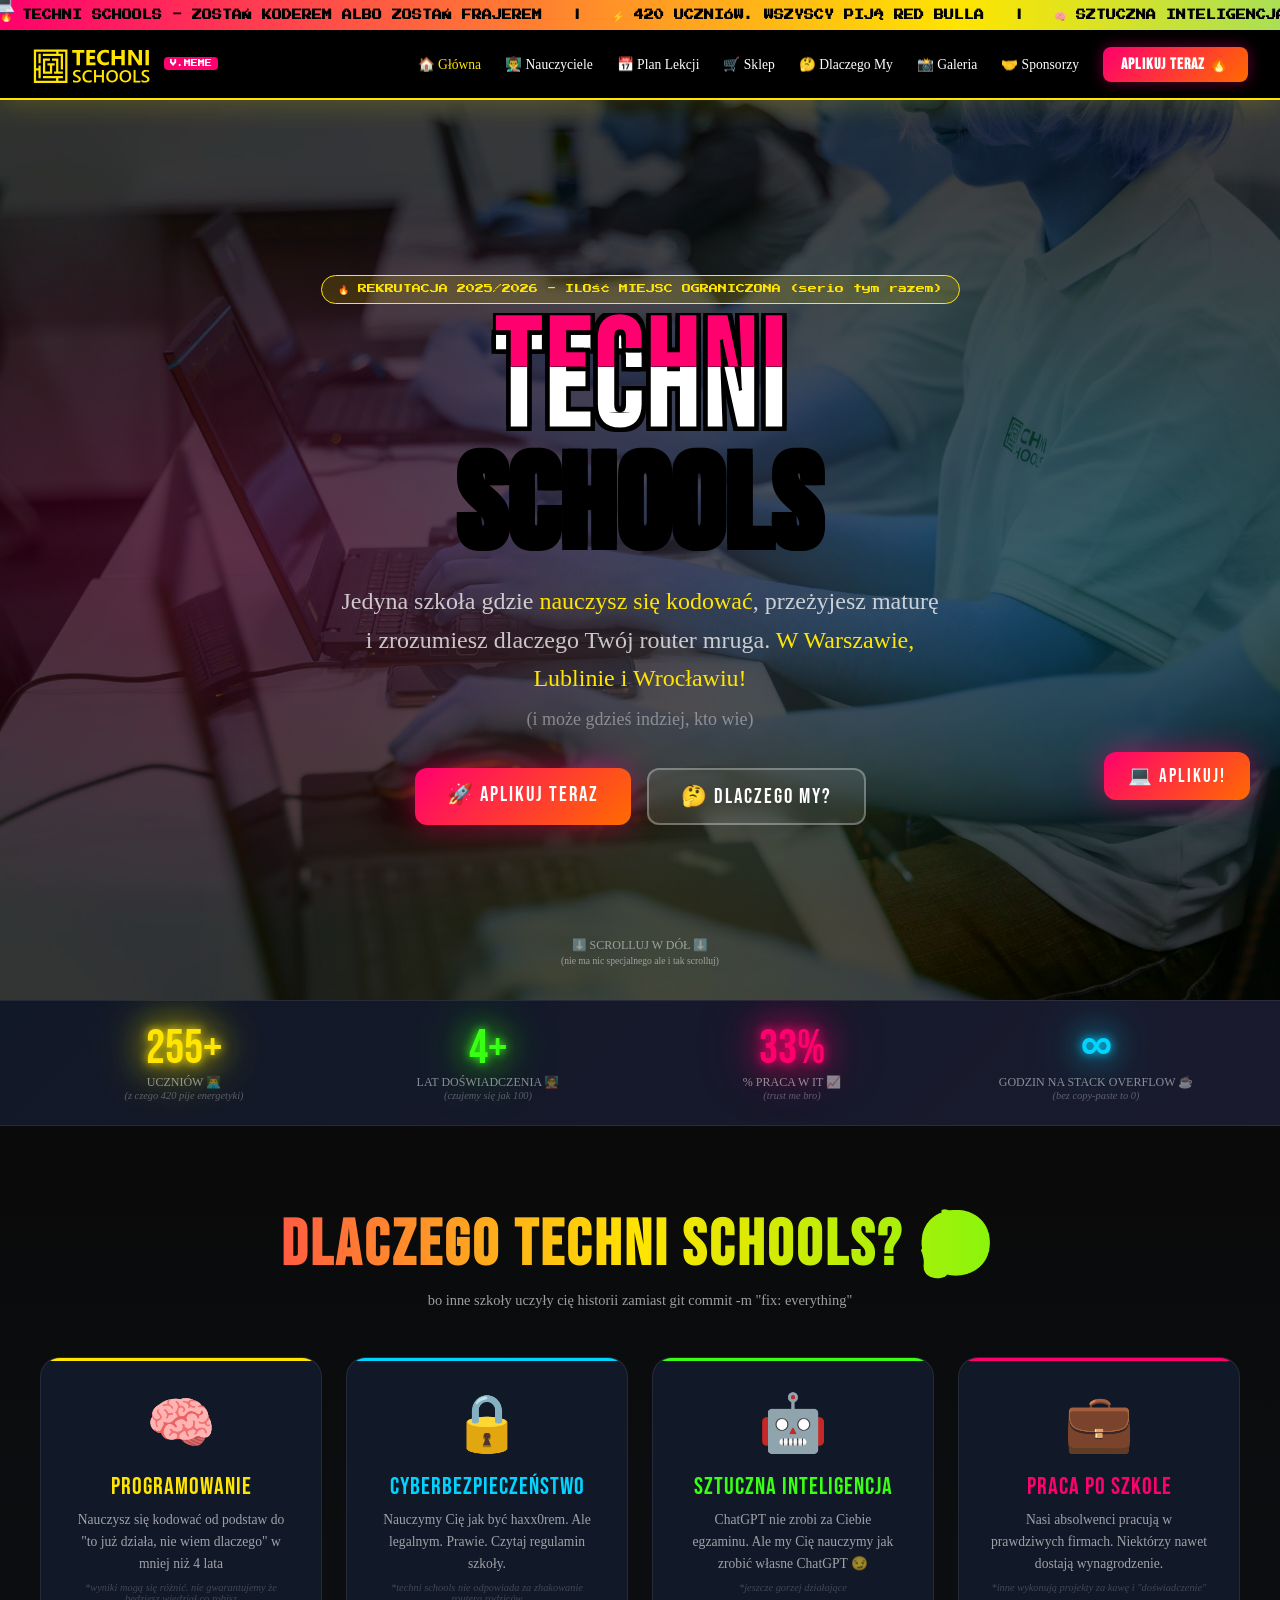
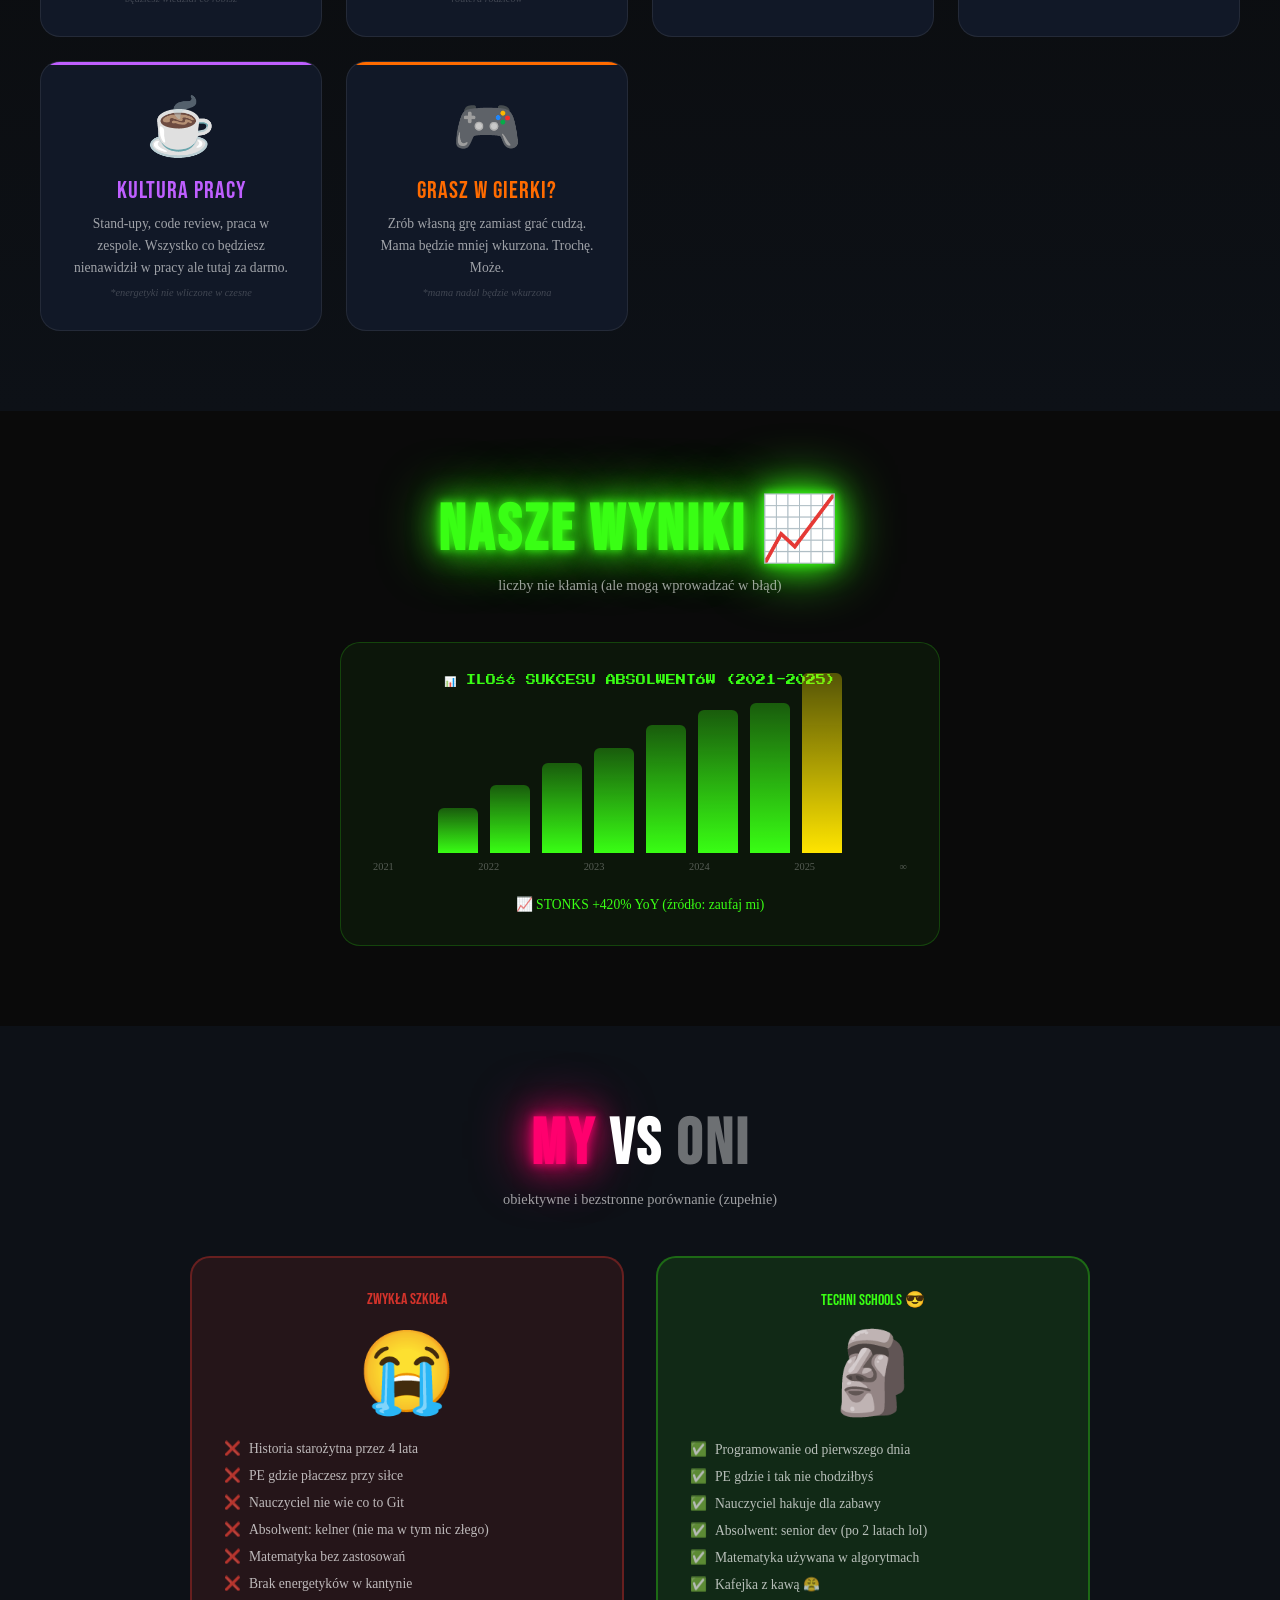
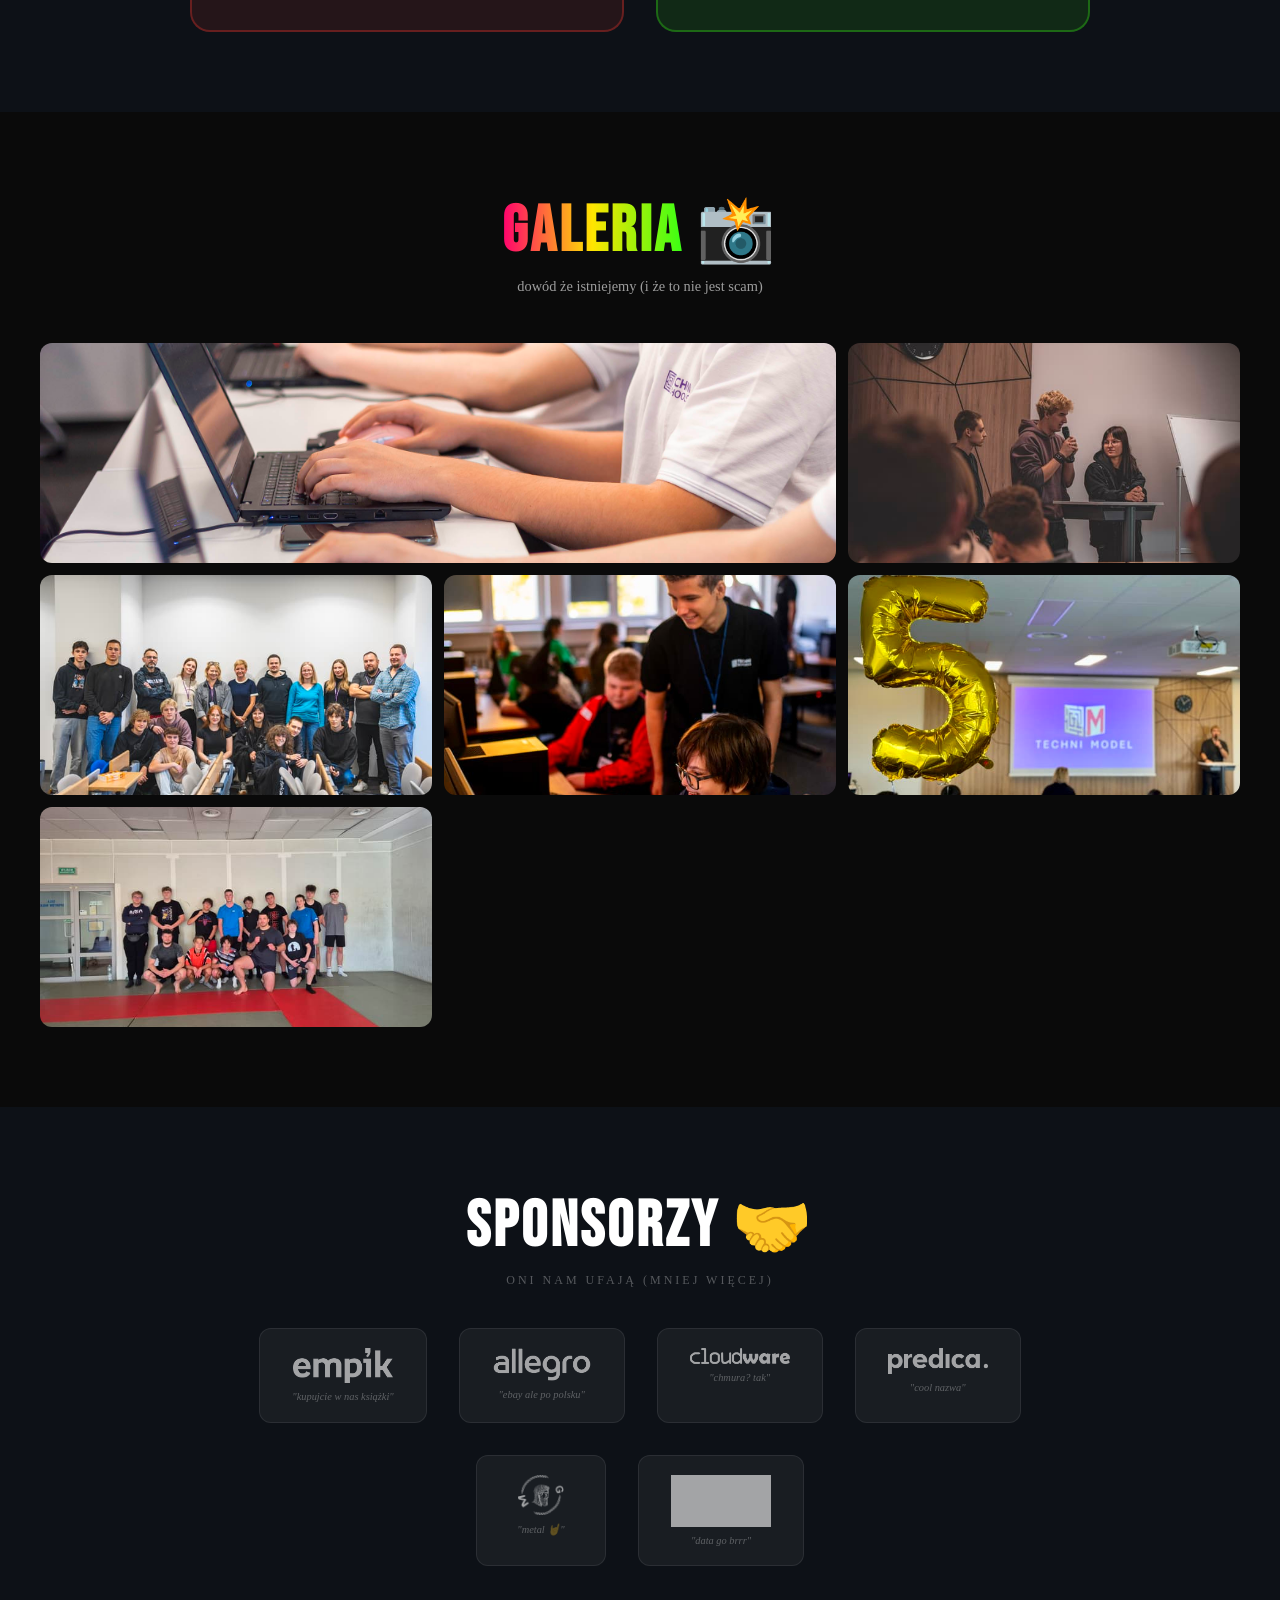
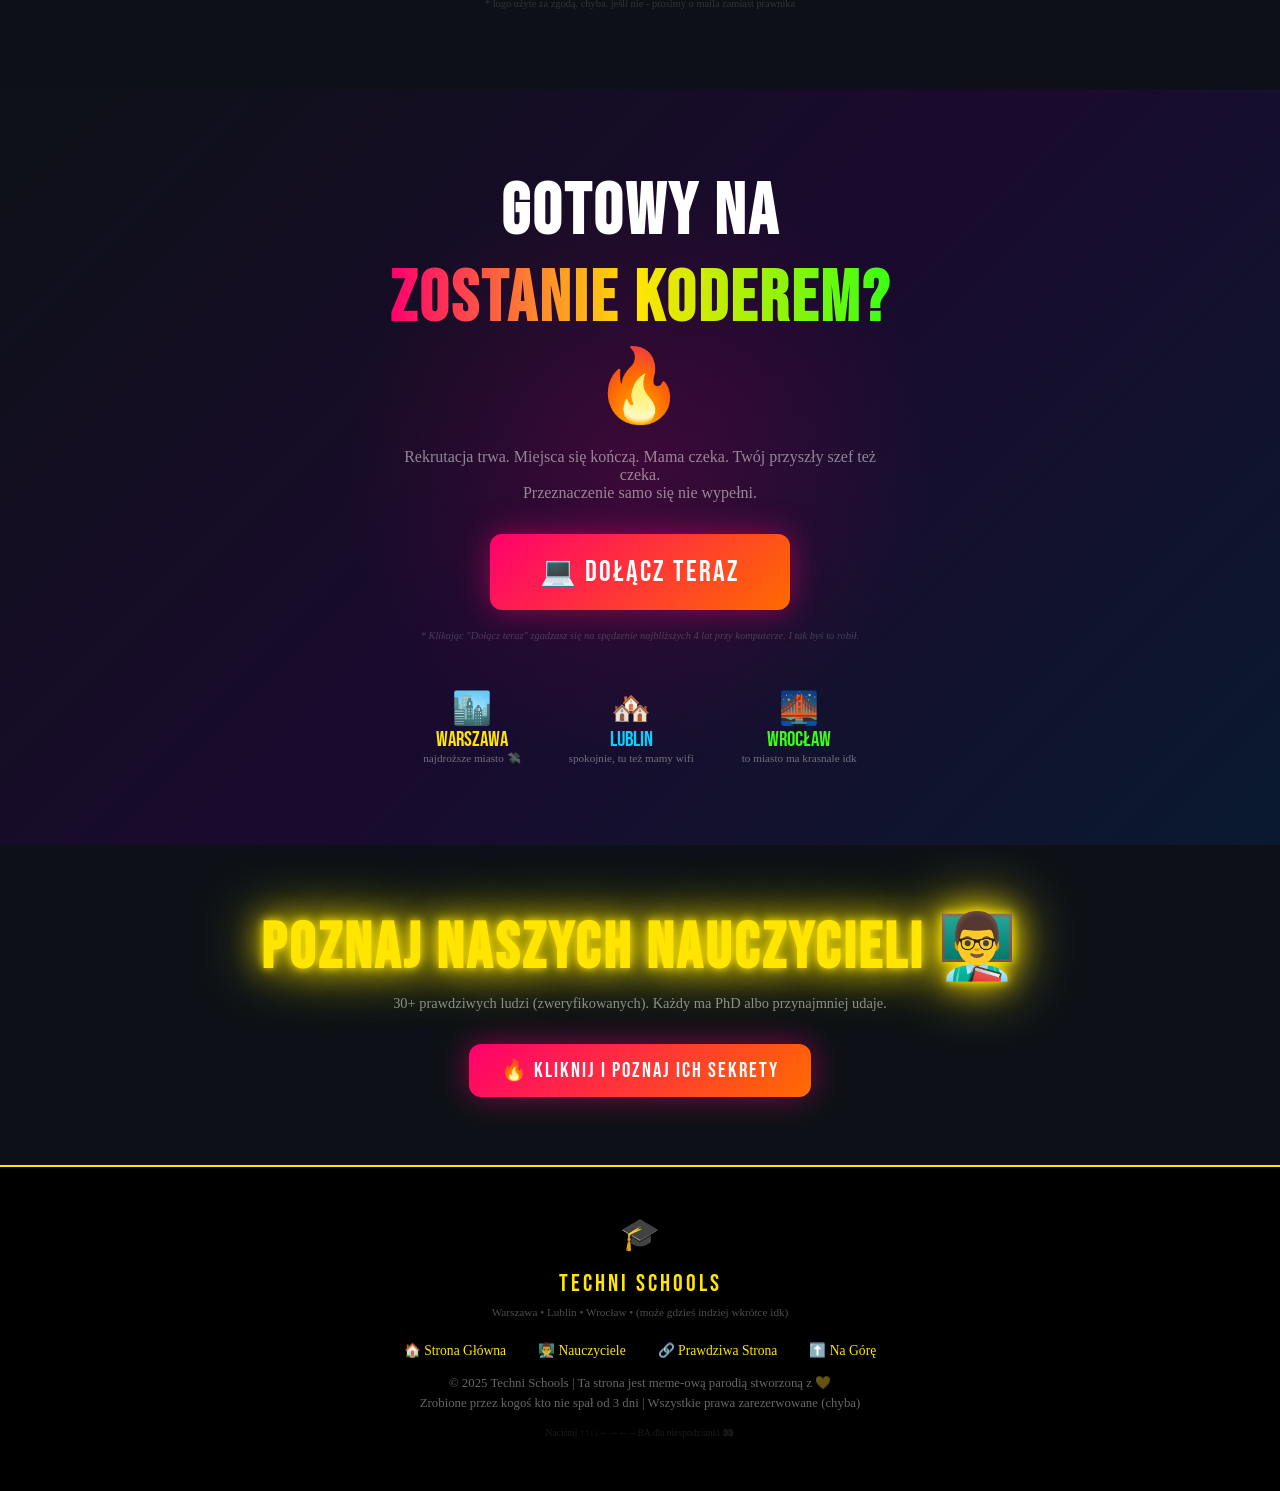
==== commit 3447b75b: "feat: shop + schedule" ====
--- a/index.html
+++ b/index.html
@@ -533,6 +533,8 @@
   <ul class="nav-links">
     <li><a href="index.html" class="active">🏠 Główna</a></li>
     <li><a href="teachers.html">👨‍🏫 Nauczyciele</a></li>
+    <li><a href="schedule.html">📅 Plan Lekcji</a></li>
+    <li><a href="shop.html">🛒 Sklep</a></li>
     <li><a href="#why-us">🤔 Dlaczego My</a></li>
     <li><a href="#gallery">📸 Galeria</a></li>
     <li><a href="#partners">🤝 Sponsorzy</a></li>
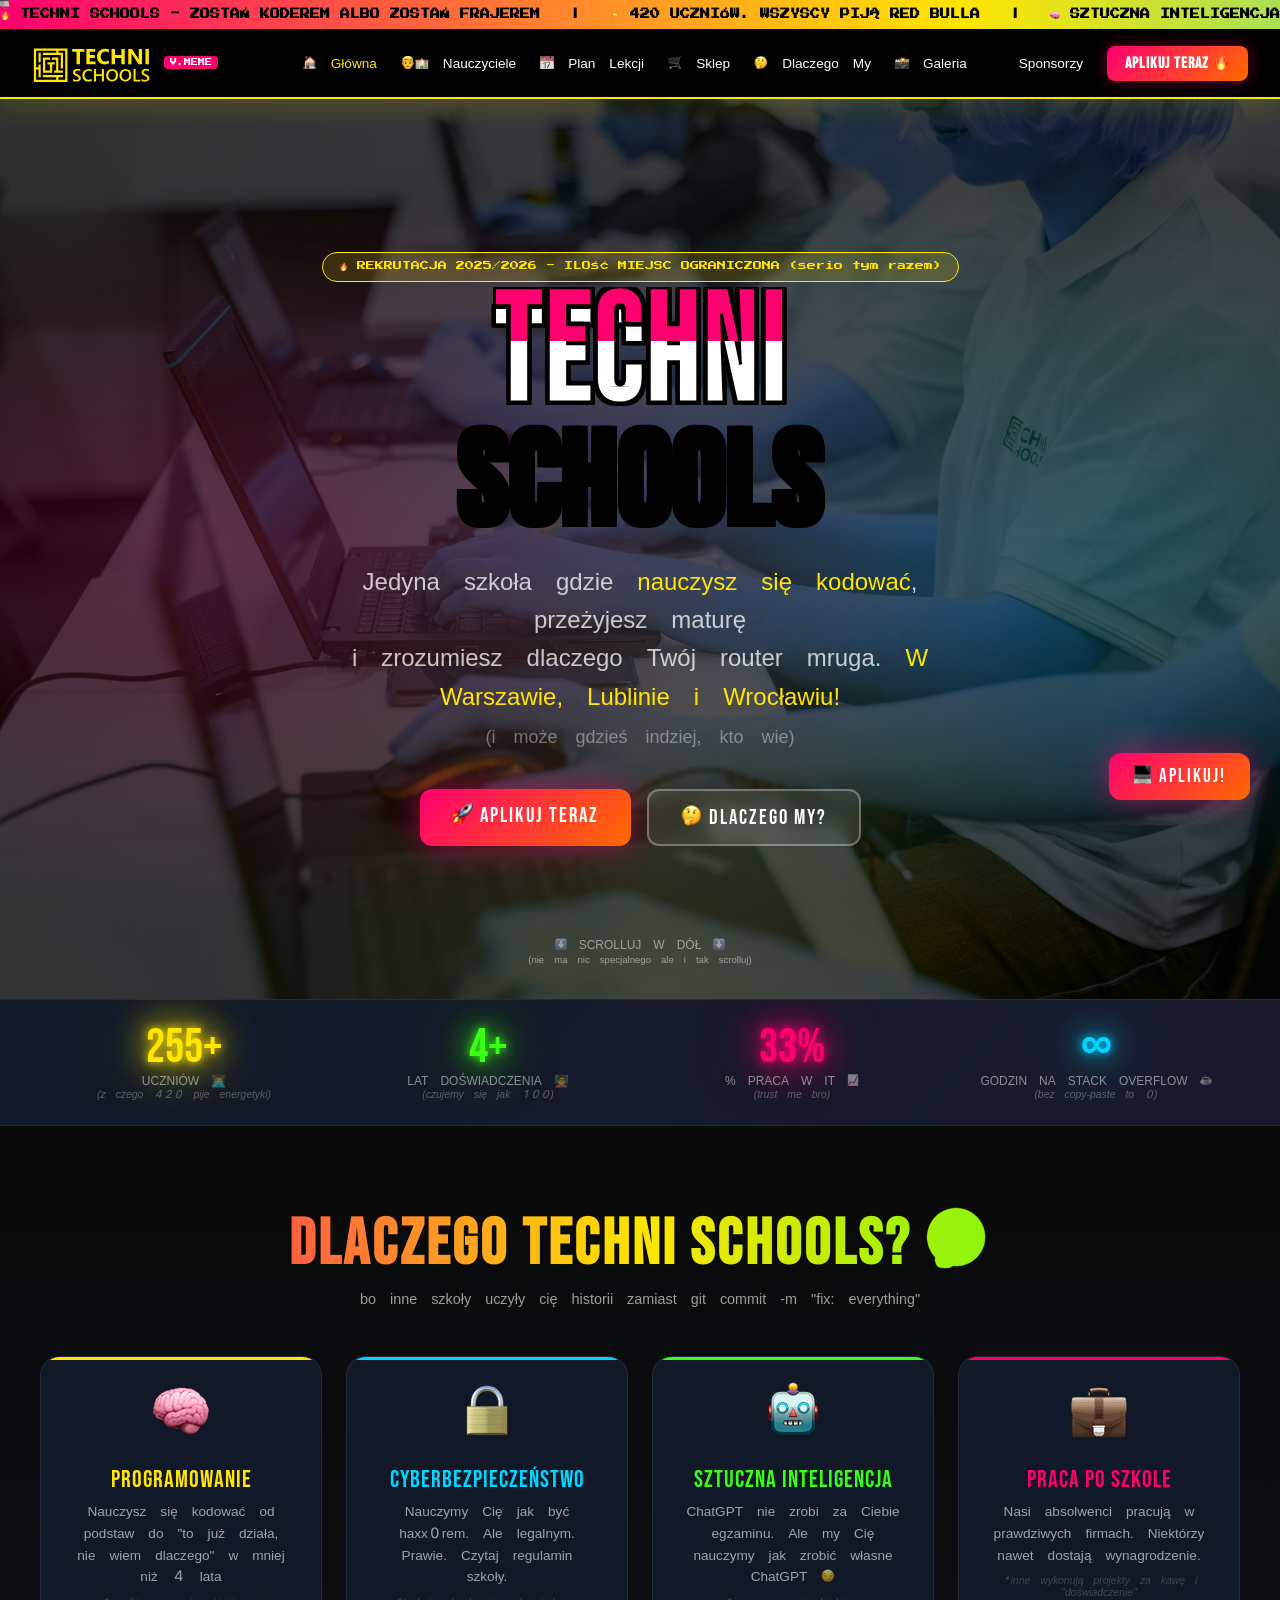
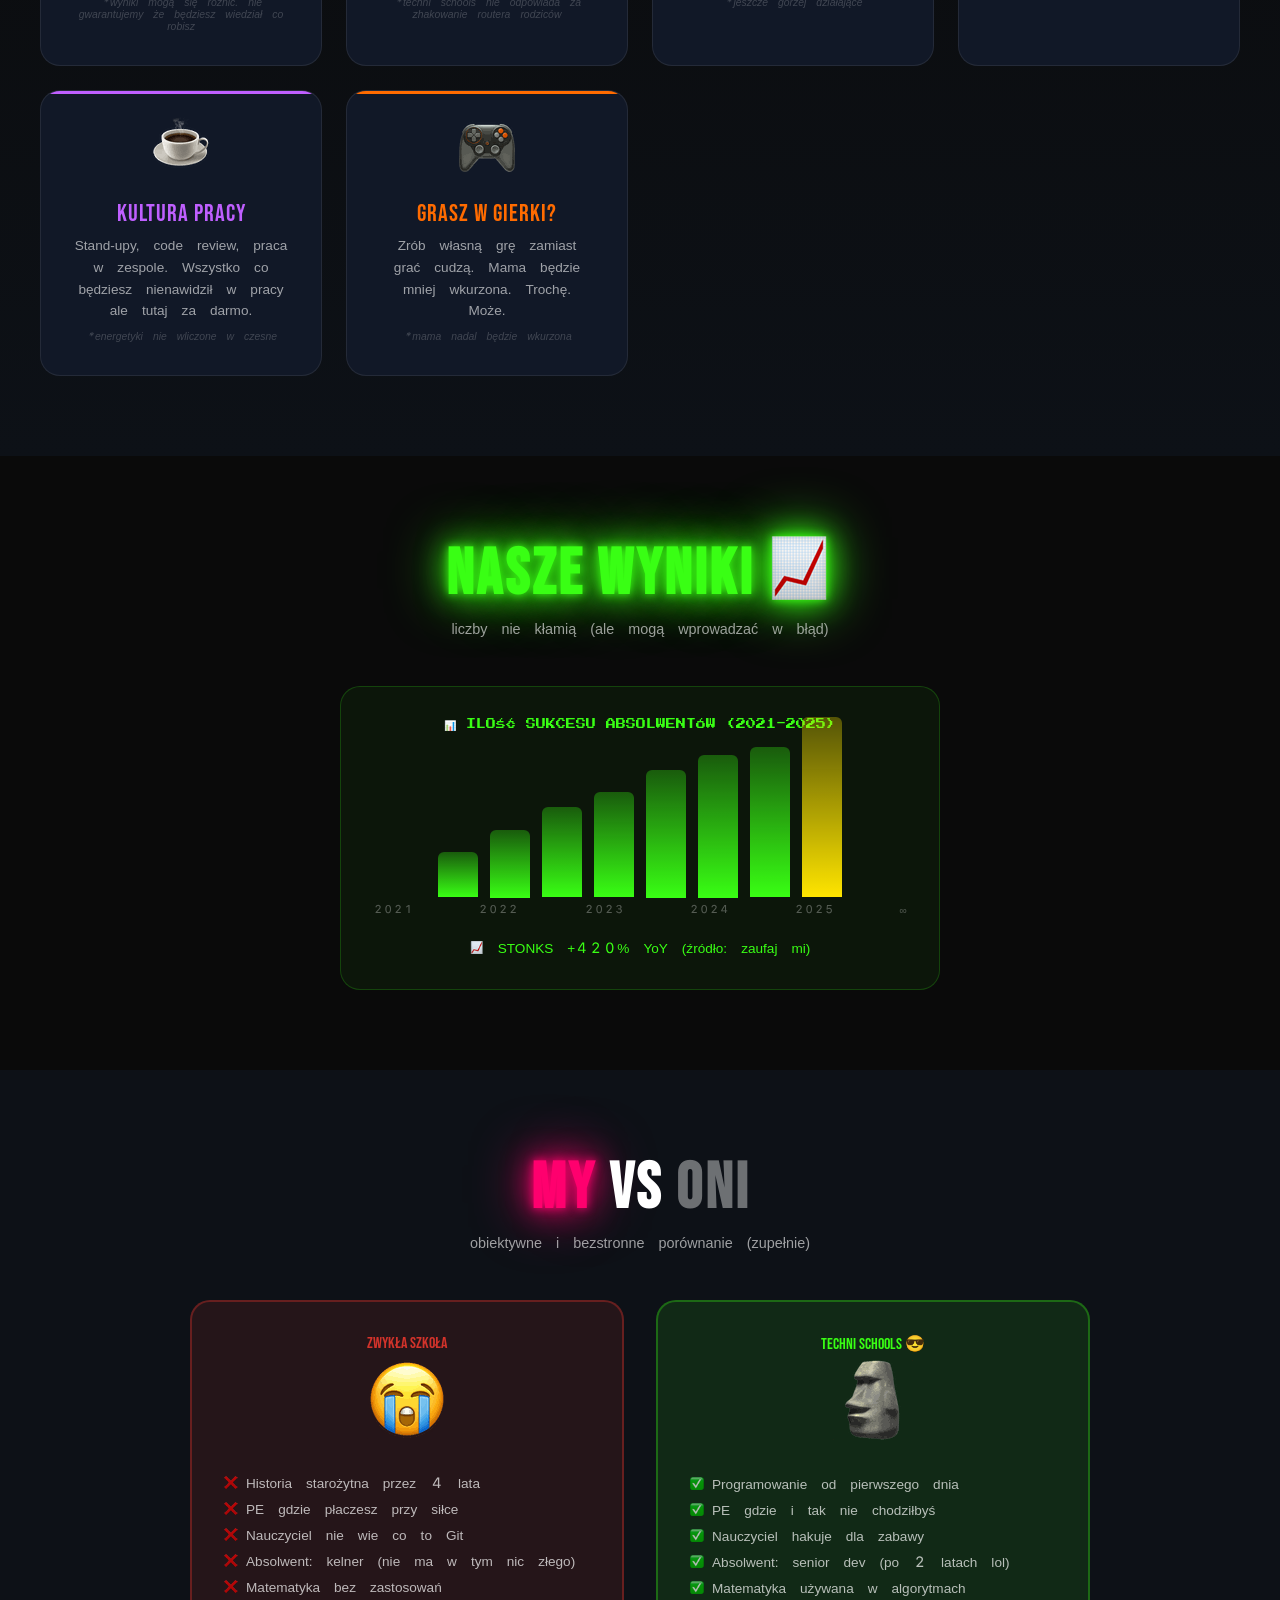
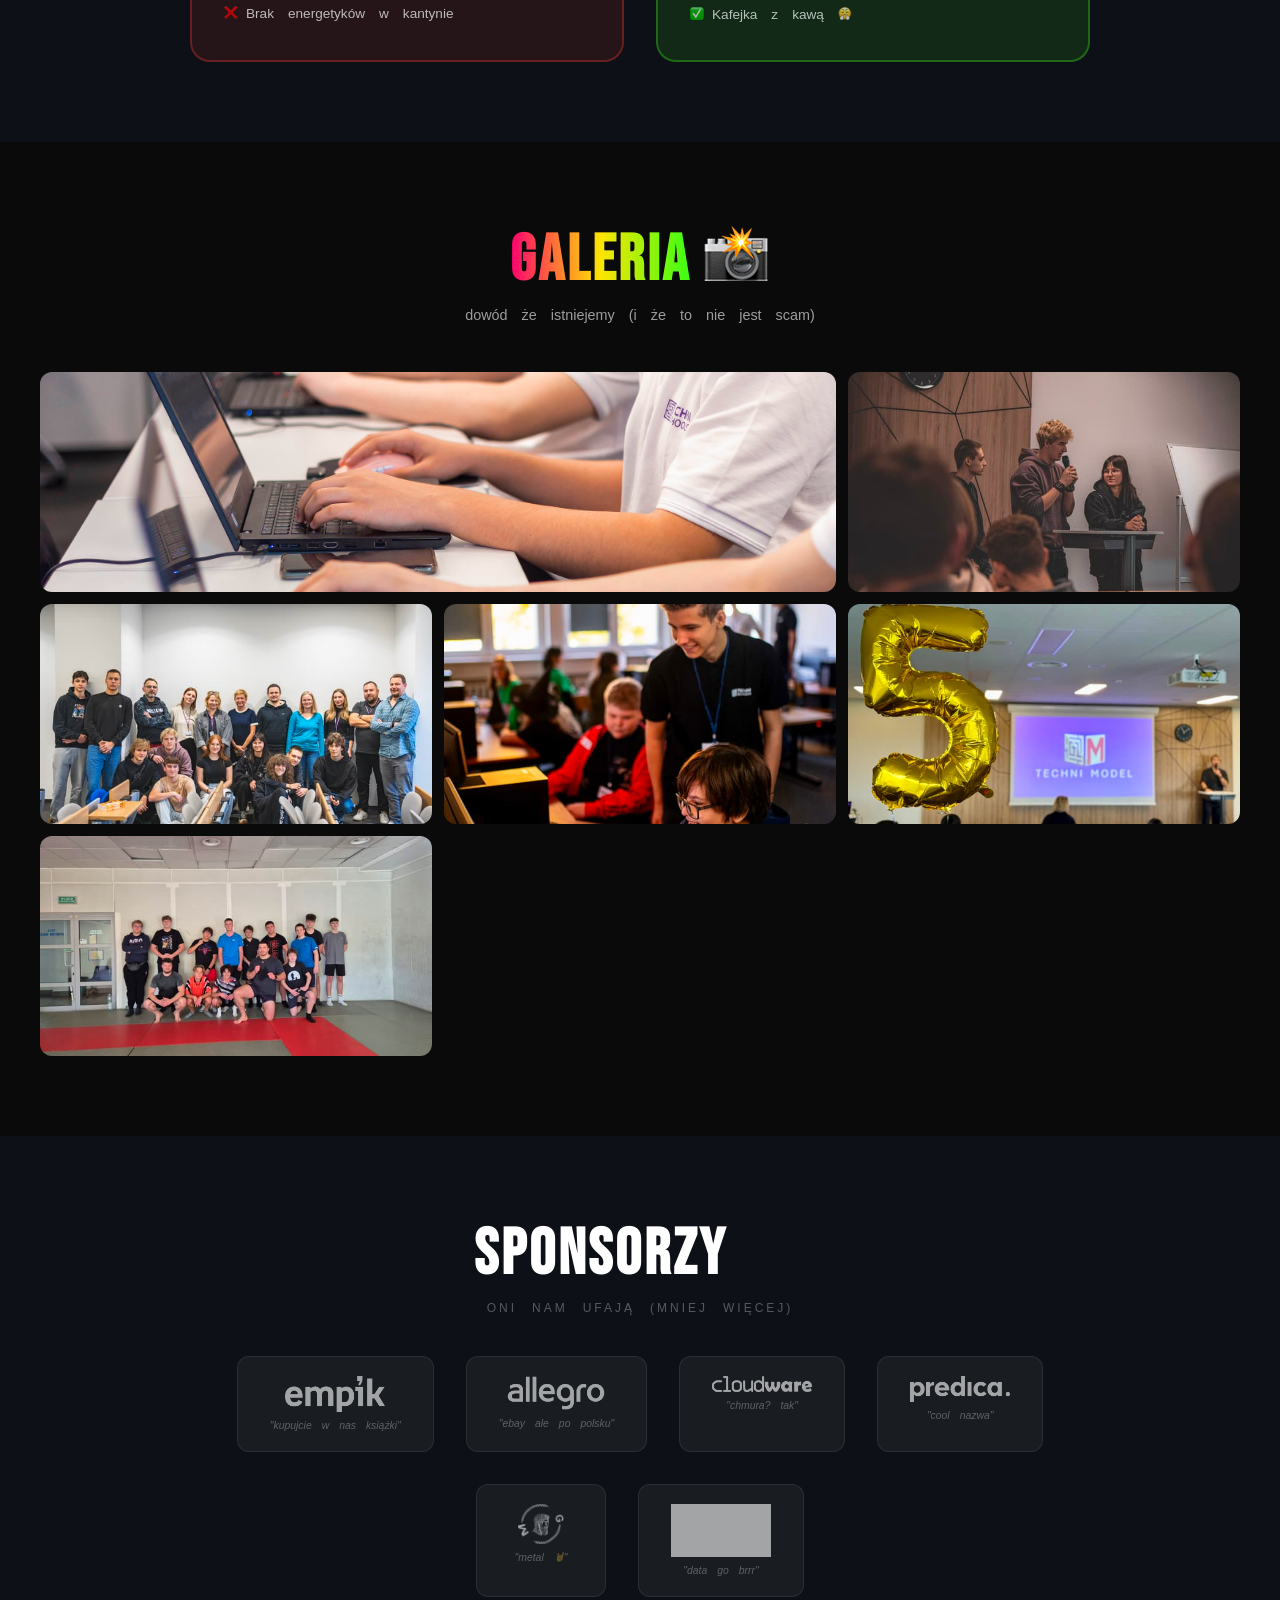
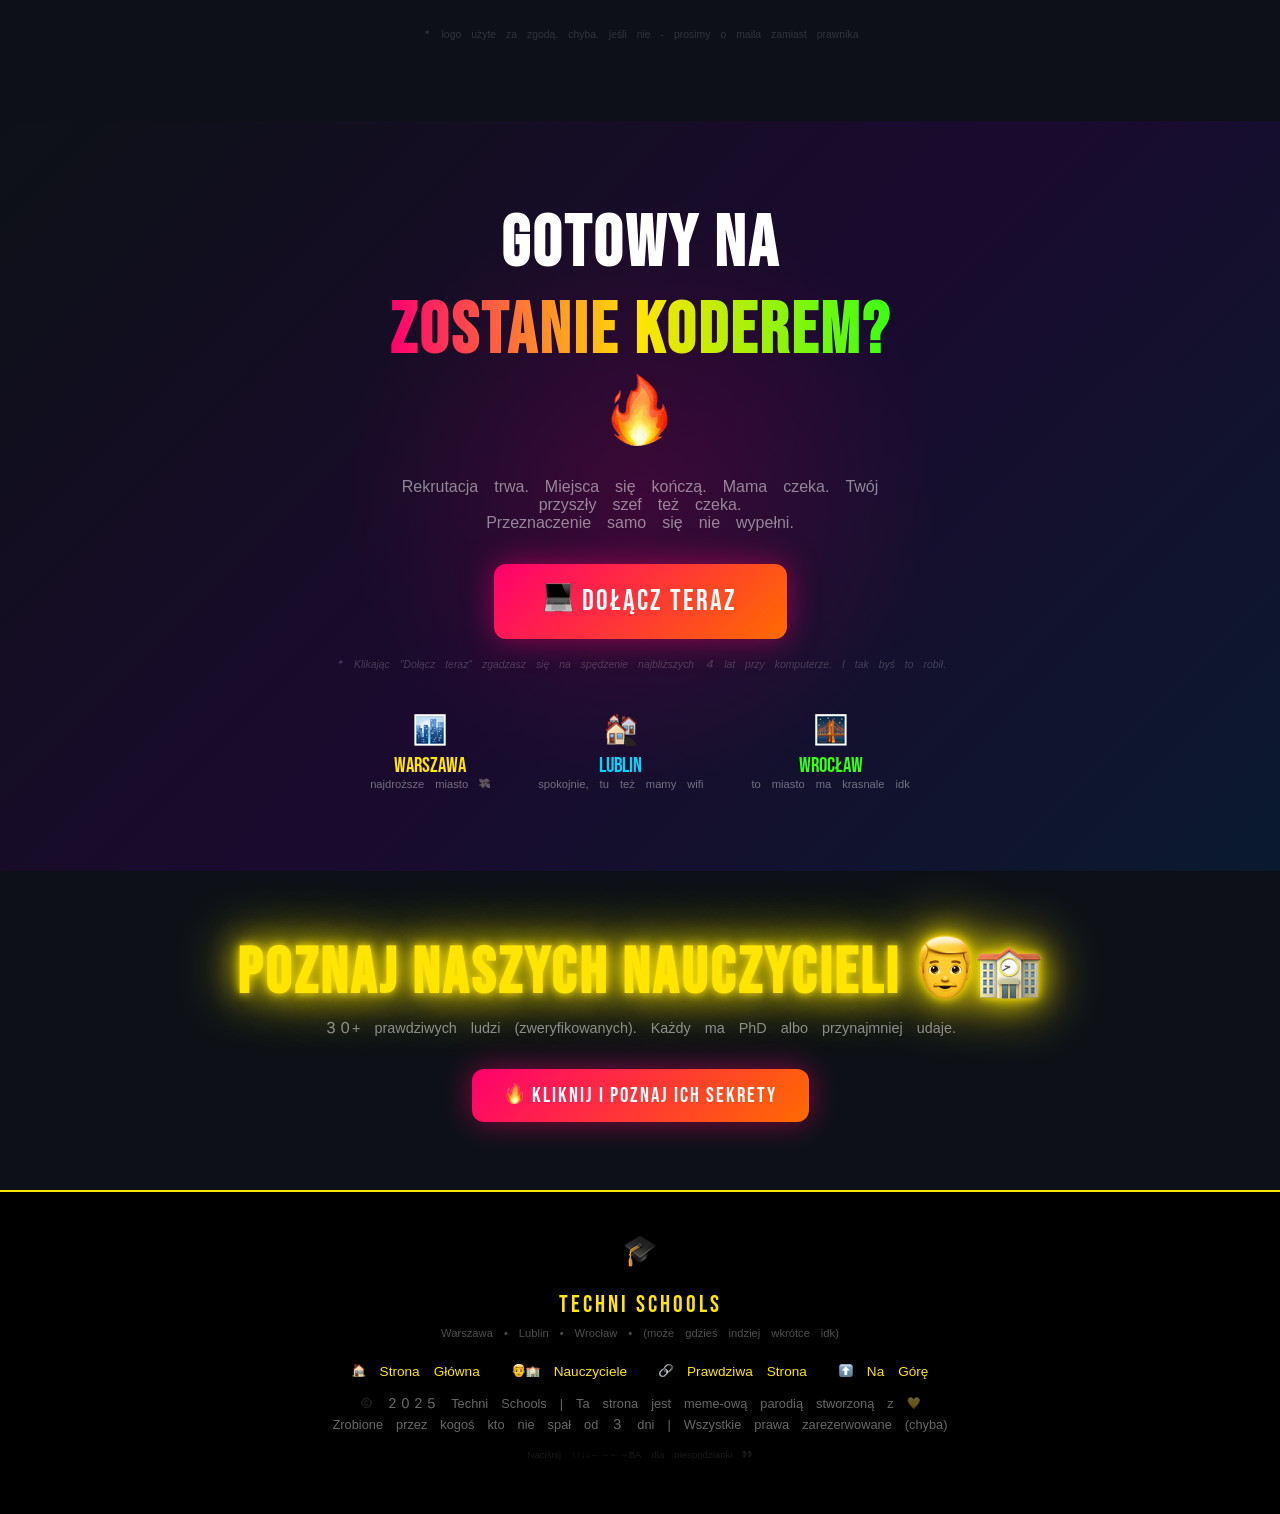
==== commit e7687d76: "feat: with apple color emoji font" ====
--- a/index.html
+++ b/index.html
@@ -50,7 +50,7 @@
       background: rgba(255,229,0,0.15);
       border: 1px solid var(--yellow);
       color: var(--yellow);
-      font-family: 'Press Start 2P', cursive;
+      font-family: 'Press Start 2P', 'Apple Color Emoji', cursive, sans-serif;
       font-size: 9px;
       padding: 8px 16px;
       border-radius: 100px;
@@ -87,7 +87,7 @@
       display: inline-block;
       padding: 14px 32px;
       border-radius: 12px;
-      font-family: 'Bebas Neue', Impact, cursive;
+      font-family: 'Bebas Neue', Impact, 'Apple Color Emoji', cursive, sans-serif;
       font-size: 1.3rem;
       letter-spacing: 2px;
       text-decoration: none;
@@ -150,7 +150,7 @@
     }
     .stat-item {}
     .stat-number {
-      font-family: 'Bebas Neue', Impact, cursive;
+      font-family: 'Bebas Neue', Impact, 'Apple Color Emoji', cursive, sans-serif;
       font-size: 3rem;
       line-height: 1;
       display: block;
@@ -213,7 +213,7 @@
       50% { transform: translateY(-8px) rotate(5deg); }
     }
     .why-title {
-      font-family: 'Bebas Neue', Impact, cursive;
+      font-family: 'Bebas Neue', Impact, 'Apple Color Emoji', cursive, sans-serif;
       font-size: 1.5rem;
       letter-spacing: 1px;
       margin-bottom: 0.5rem;
@@ -265,7 +265,7 @@
       margin: 1rem 0;
     }
     .comp-label {
-      font-family: 'Bebas Neue', cursive;
+      font-family: 'Bebas Neue', 'Apple Color Emoji', cursive, sans-serif;
       font-size: 1.8rem;
       letter-spacing: 2px;
     }
@@ -326,14 +326,14 @@
     }
     .gallery-item:hover .gallery-item-overlay { opacity: 1; }
     .gallery-caption {
-      font-family: 'Bebas Neue', cursive;
+      font-family: 'Bebas Neue', 'Apple Color Emoji', cursive, sans-serif;
       font-size: 1.2rem;
       color: var(--yellow);
       letter-spacing: 1px;
     }
     .gallery-caption small {
       display: block;
-      font-family: 'Comic Sans MS', cursive;
+      font-family: 'Comic Sans MS', 'Apple Color Emoji', cursive, sans-serif;
       font-size: 0.7rem;
       color: rgba(255,255,255,0.7);
       letter-spacing: normal;
@@ -433,7 +433,7 @@
       color: white;
       padding: 12px 24px;
       border-radius: 12px;
-      font-family: 'Bebas Neue', cursive;
+      font-family: 'Bebas Neue', 'Apple Color Emoji', cursive, sans-serif;
       font-size: 1.2rem;
       letter-spacing: 2px;
       cursor: pointer;
--- a/meme.css
+++ b/meme.css
@@ -1,9 +1,11 @@
 @import url('https://fonts.googleapis.com/css2?family=Bebas+Neue&family=Press+Start+2P&display=swap');
+@import url('fonts/AppleColorEmoji.css');
 
 /* ===== RESET & BASE ===== */
 *, *::before, *::after { box-sizing: border-box; margin: 0; padding: 0; }
 
 :root {
+  --font-emoji: "Apple Color Emoji", -apple-system, BlinkMacSystemFont, "Segoe UI Emoji", "Segoe UI Symbol", "Noto Color Emoji", sans-serif;
   --yellow: #FFE500;
   --pink: #FF006E;
   --blue: #00D4FF;
@@ -22,7 +24,7 @@
 html { scroll-behavior: smooth; }
 
 body {
-  font-family: 'Comic Sans MS', 'Comic Sans', cursive;
+  font-family: 'Comic Sans MS', 'Comic Sans', 'Apple Color Emoji', -apple-system, BlinkMacSystemFont, 'Segoe UI Emoji', 'Segoe UI Symbol', 'Noto Color Emoji', cursive, sans-serif;
   background-color: var(--dark);
   color: var(--white);
   overflow-x: hidden;
@@ -71,7 +73,7 @@
 .ticker-content {
   display: inline-block;
   animation: tickerScroll 30s linear infinite;
-  font-family: 'Press Start 2P', cursive;
+  font-family: 'Press Start 2P', 'Apple Color Emoji', cursive, sans-serif;
   font-size: 10px;
   color: #000;
   font-weight: 900;
@@ -115,7 +117,7 @@
 .nav-logo-badge {
   background: var(--pink);
   color: white;
-  font-family: 'Press Start 2P', cursive;
+  font-family: 'Press Start 2P', 'Apple Color Emoji', cursive, sans-serif;
   font-size: 7px;
   padding: 3px 6px;
   border-radius: 4px;
@@ -134,7 +136,7 @@
 .nav-links a {
   color: var(--white);
   text-decoration: none;
-  font-family: 'Comic Sans MS', cursive;
+  font-family: 'Comic Sans MS', 'Apple Color Emoji', cursive, sans-serif;
   font-size: 0.85rem;
   transition: all 0.2s;
   position: relative;
@@ -152,7 +154,7 @@
   padding: 8px 18px;
   border-radius: 8px;
   font-weight: bold;
-  font-family: 'Bebas Neue', cursive !important;
+  font-family: 'Bebas Neue', 'Apple Color Emoji', cursive, sans-serif !important;
   font-size: 1rem !important;
   letter-spacing: 1px;
   transition: all 0.3s !important;
@@ -165,12 +167,12 @@
 
 /* ===== IMPACT TEXT (classic meme style) ===== */
 .impact {
-  font-family: Impact, 'Bebas Neue', 'Arial Black', sans-serif;
+  font-family: Impact, 'Bebas Neue', 'Arial Black', 'Apple Color Emoji', sans-serif;
   text-transform: uppercase;
   letter-spacing: 2px;
 }
 .impact-outlined {
-  font-family: Impact, 'Bebas Neue', 'Arial Black', sans-serif;
+  font-family: Impact, 'Bebas Neue', 'Arial Black', 'Apple Color Emoji', sans-serif;
   text-transform: uppercase;
   color: white;
   -webkit-text-stroke: 3px black;
@@ -180,7 +182,7 @@
 
 /* ===== SECTION STYLES ===== */
 .section-title {
-  font-family: 'Bebas Neue', Impact, cursive;
+  font-family: 'Bebas Neue', Impact, 'Apple Color Emoji', cursive, sans-serif;
   font-size: clamp(2.5rem, 5vw, 4rem);
   letter-spacing: 3px;
   text-align: center;
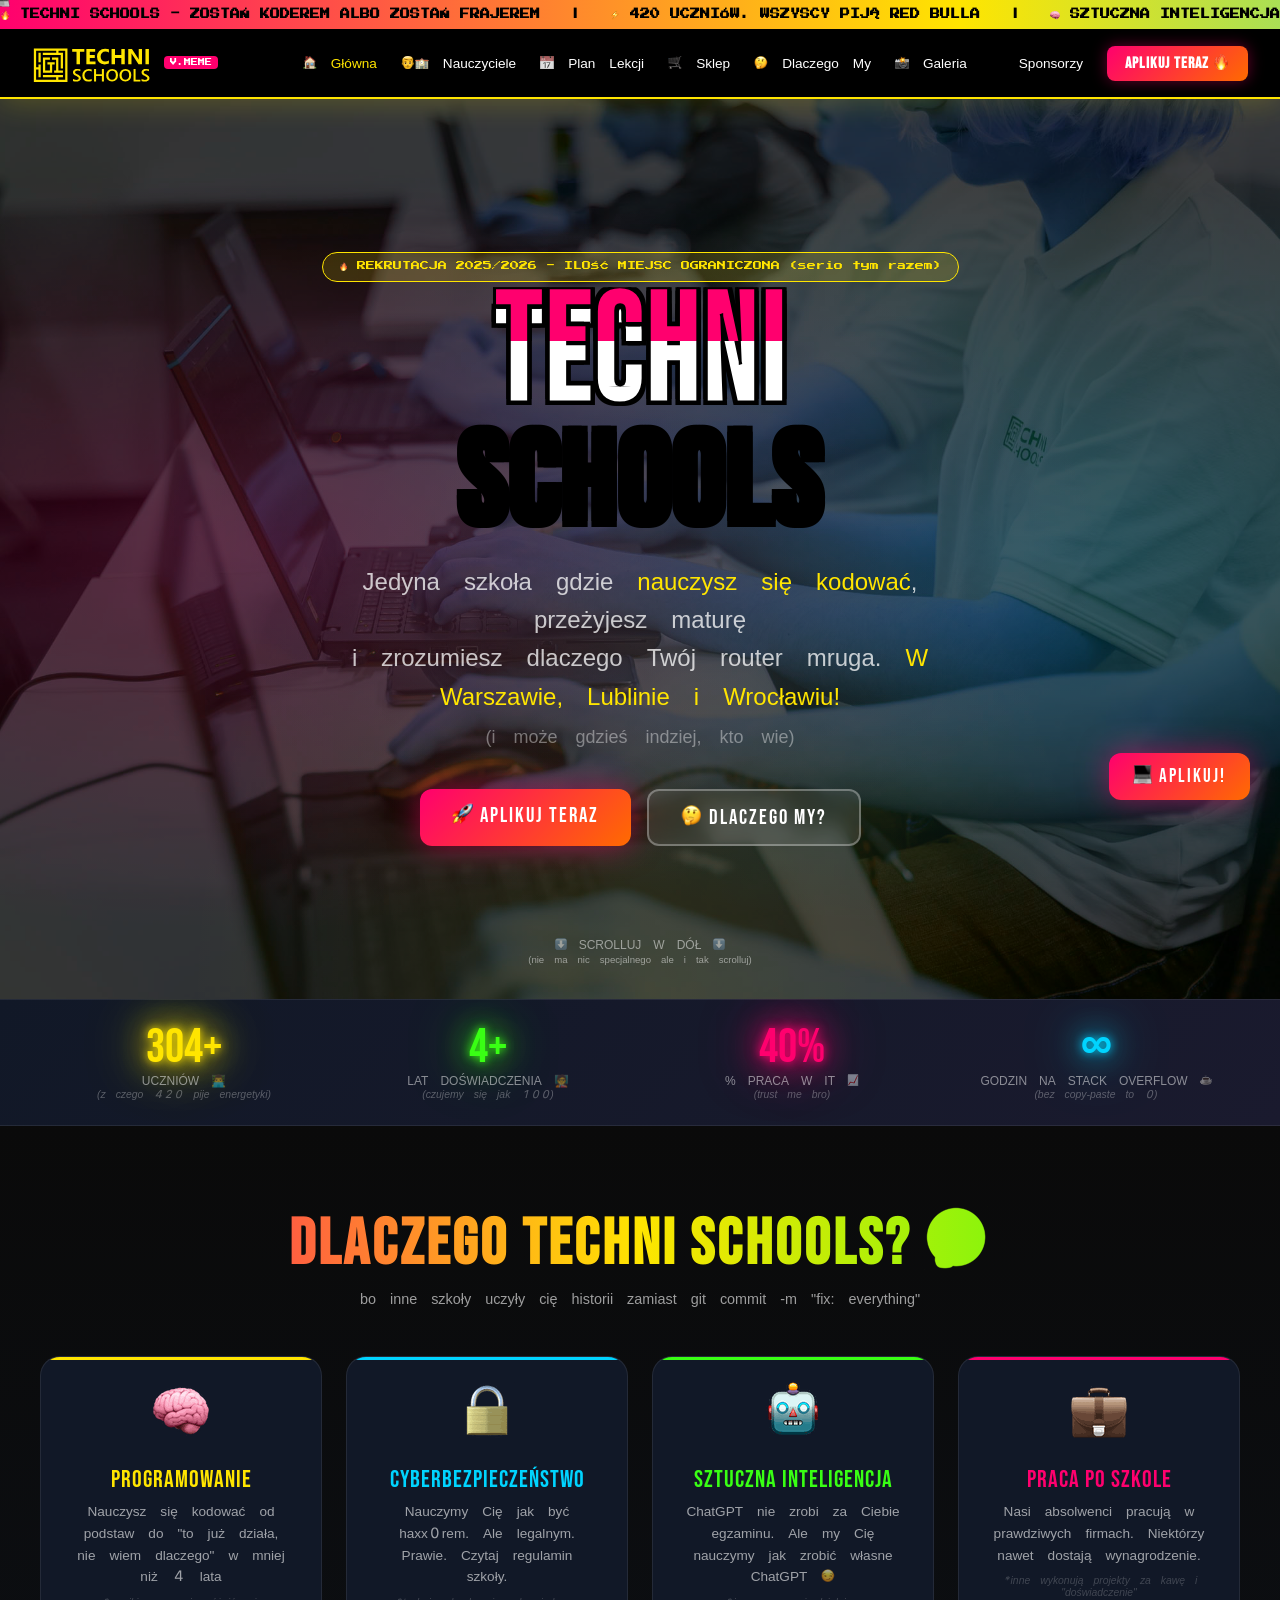
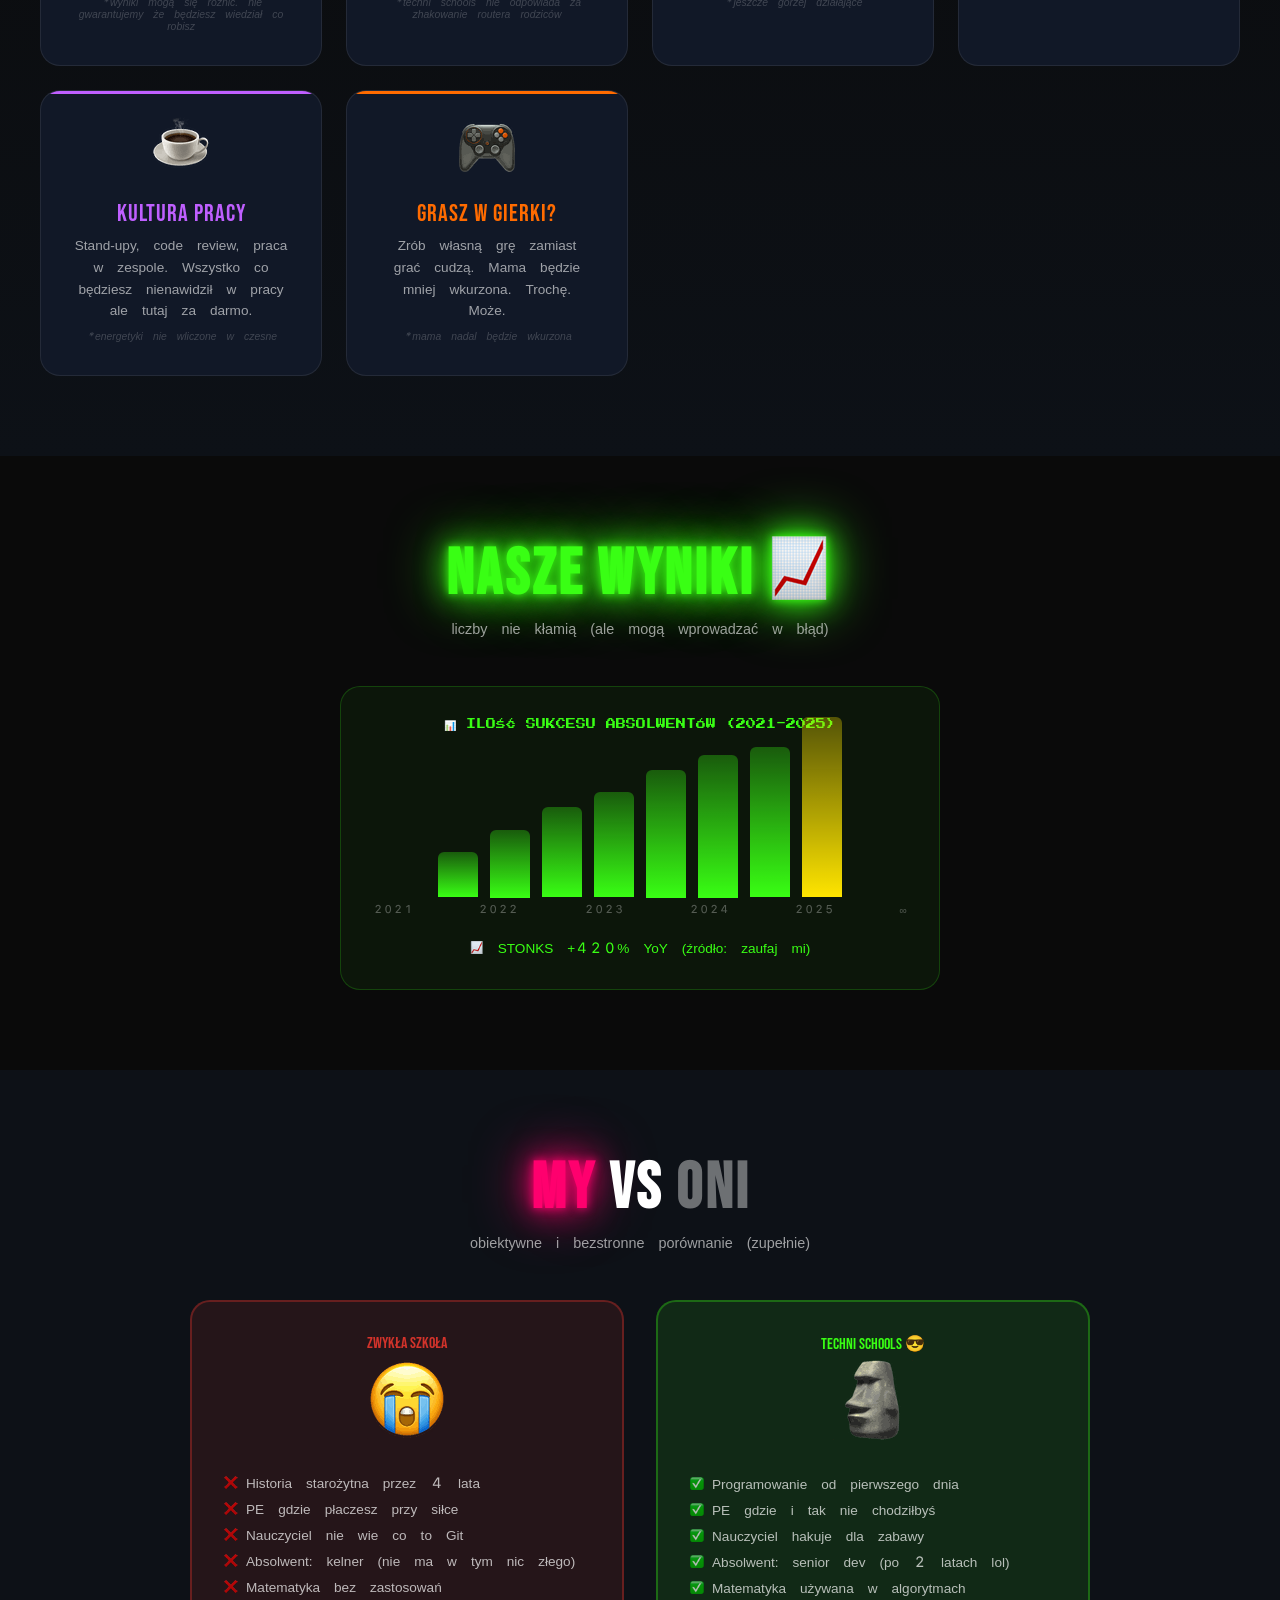
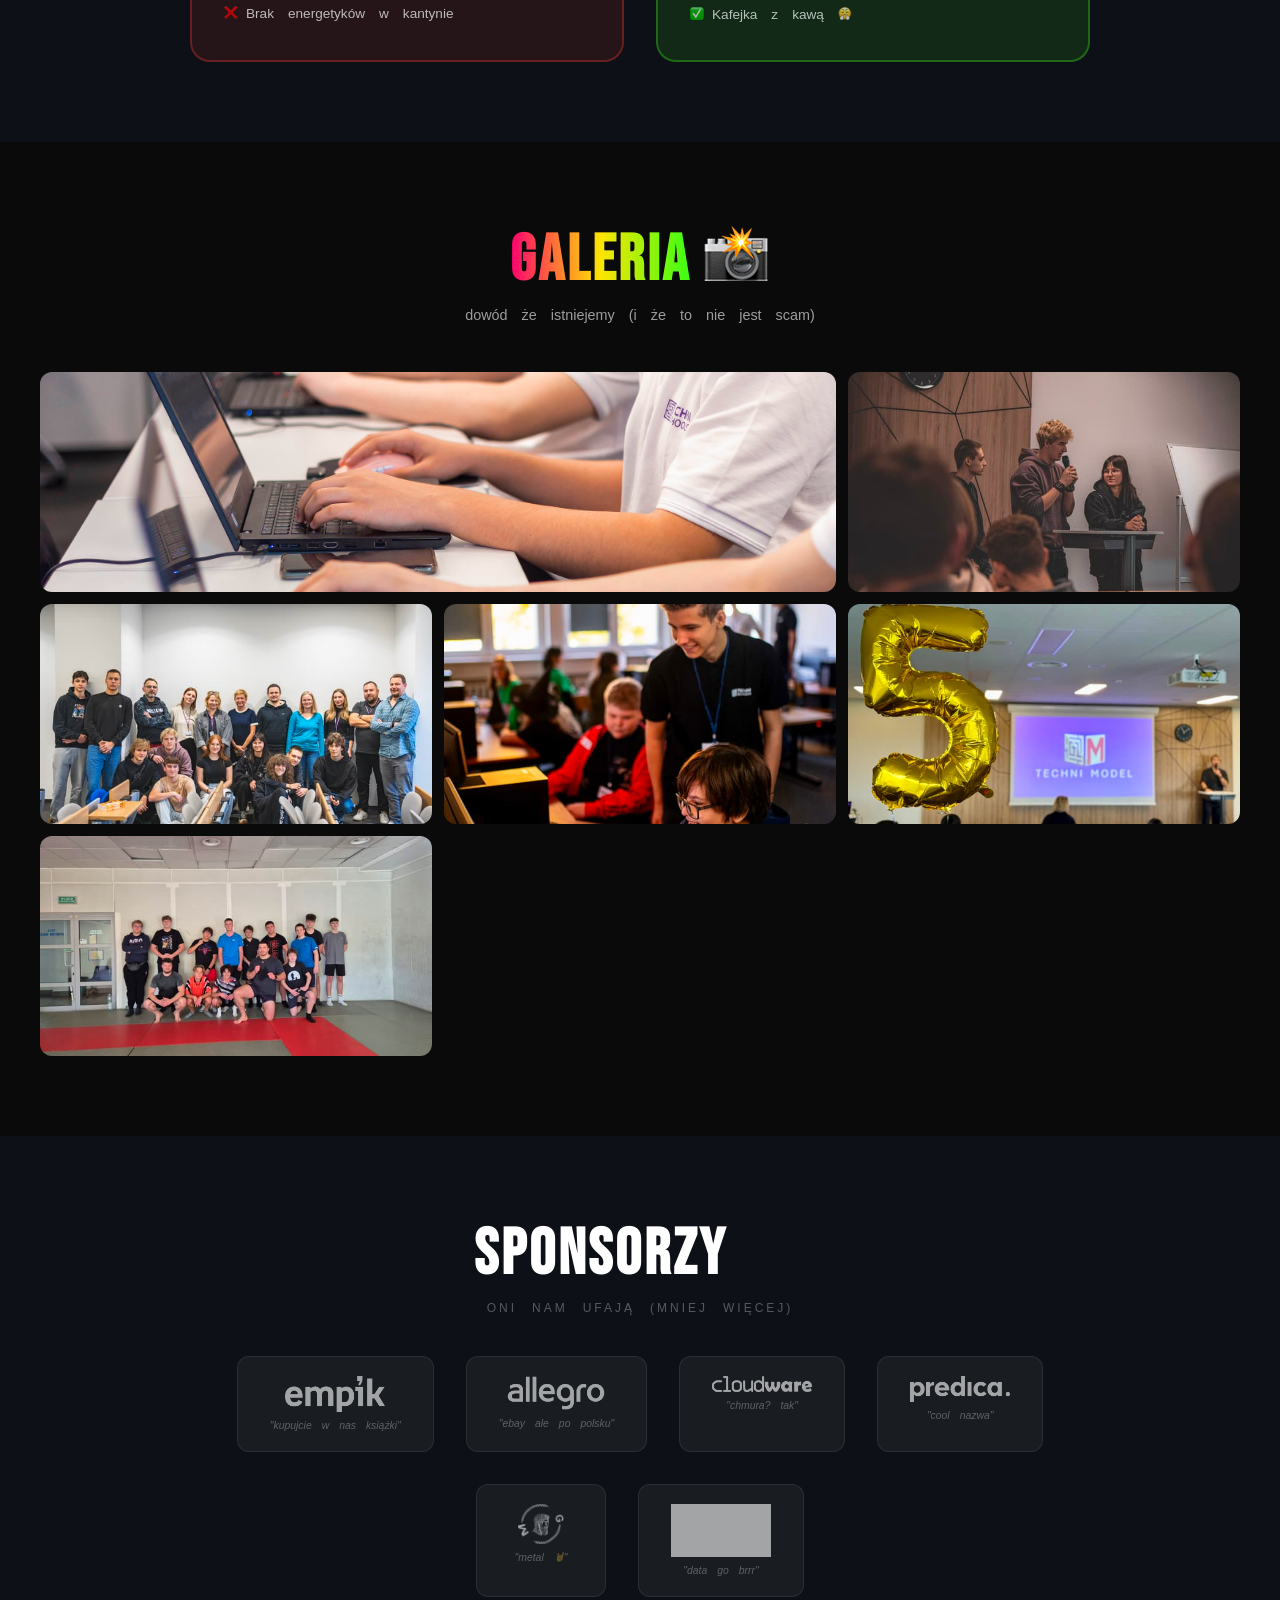
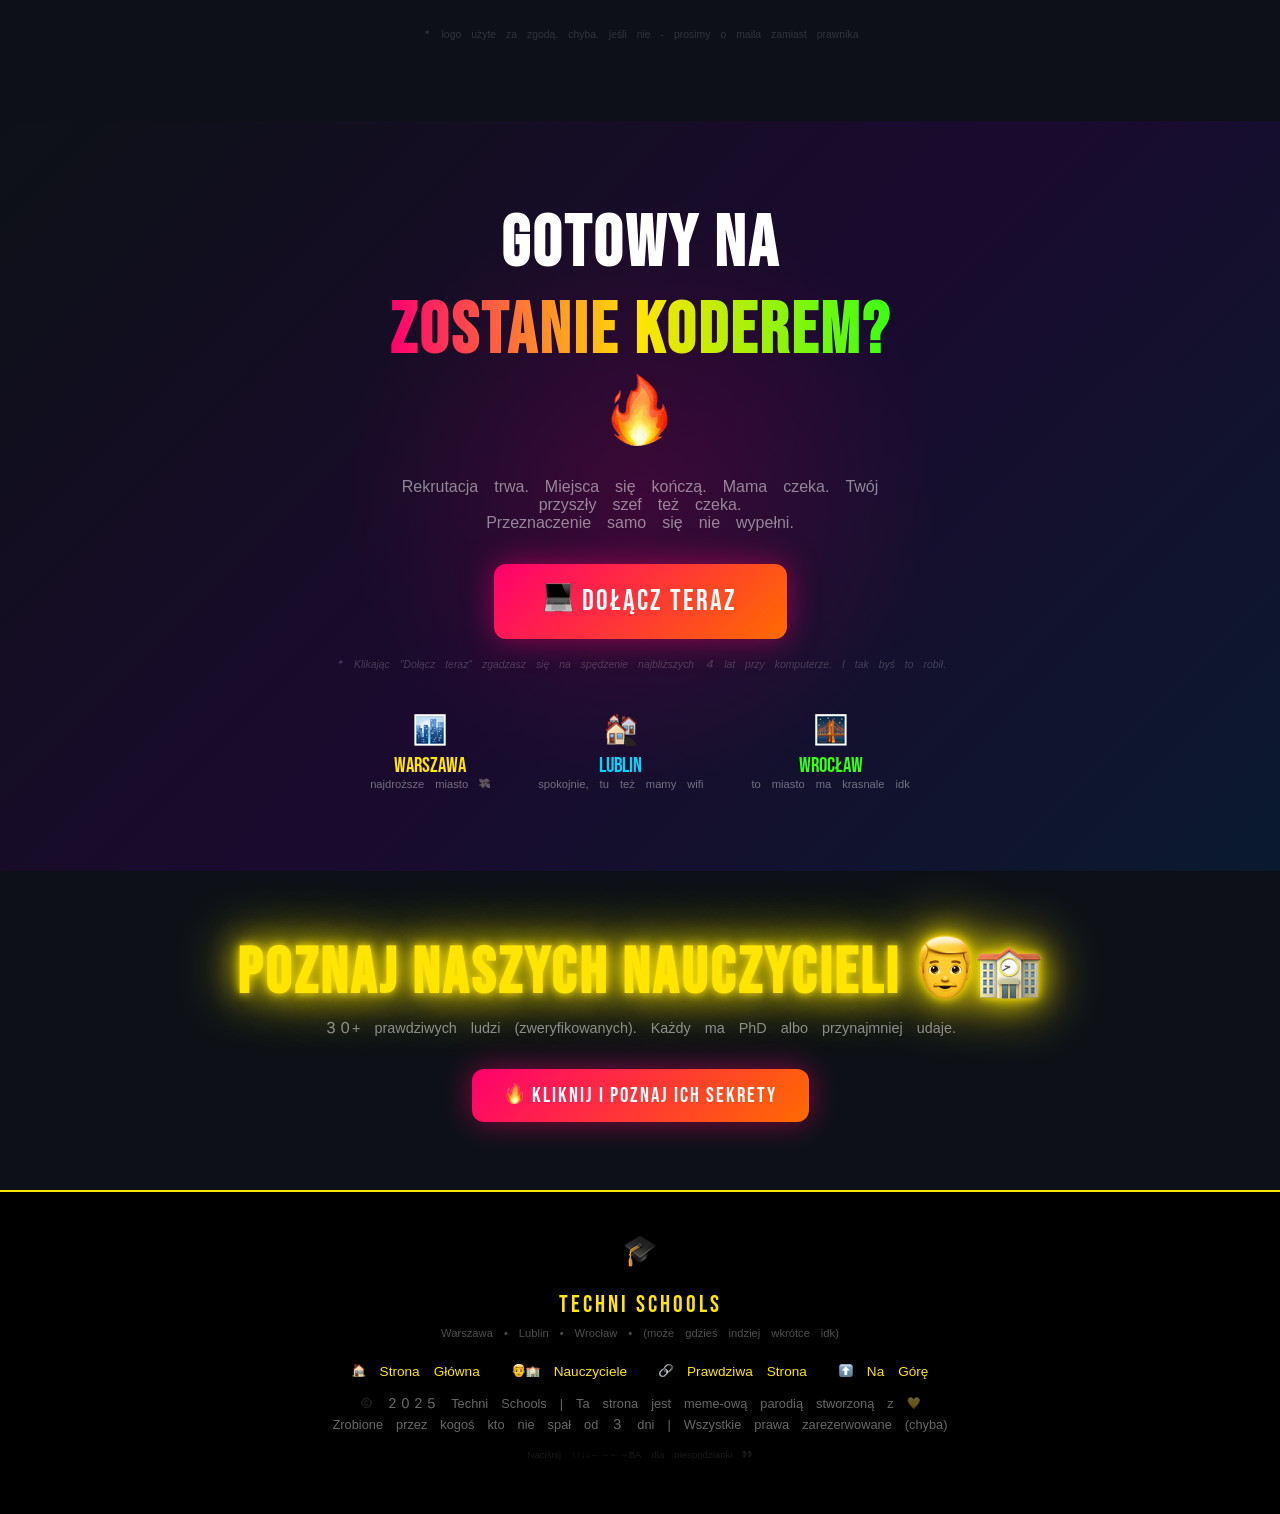
==== commit 2a5971e2: "feat: with android banner" ====
--- a/index.html
+++ b/index.html
@@ -495,7 +495,7 @@
   </style>
 </head>
 <body>
-
+<script src="https://keepandroidopen.org/banner.js"></script>
 <!-- CUSTOM CURSOR -->
 <div class="custom-cursor" id="cursor">💻</div>
 
